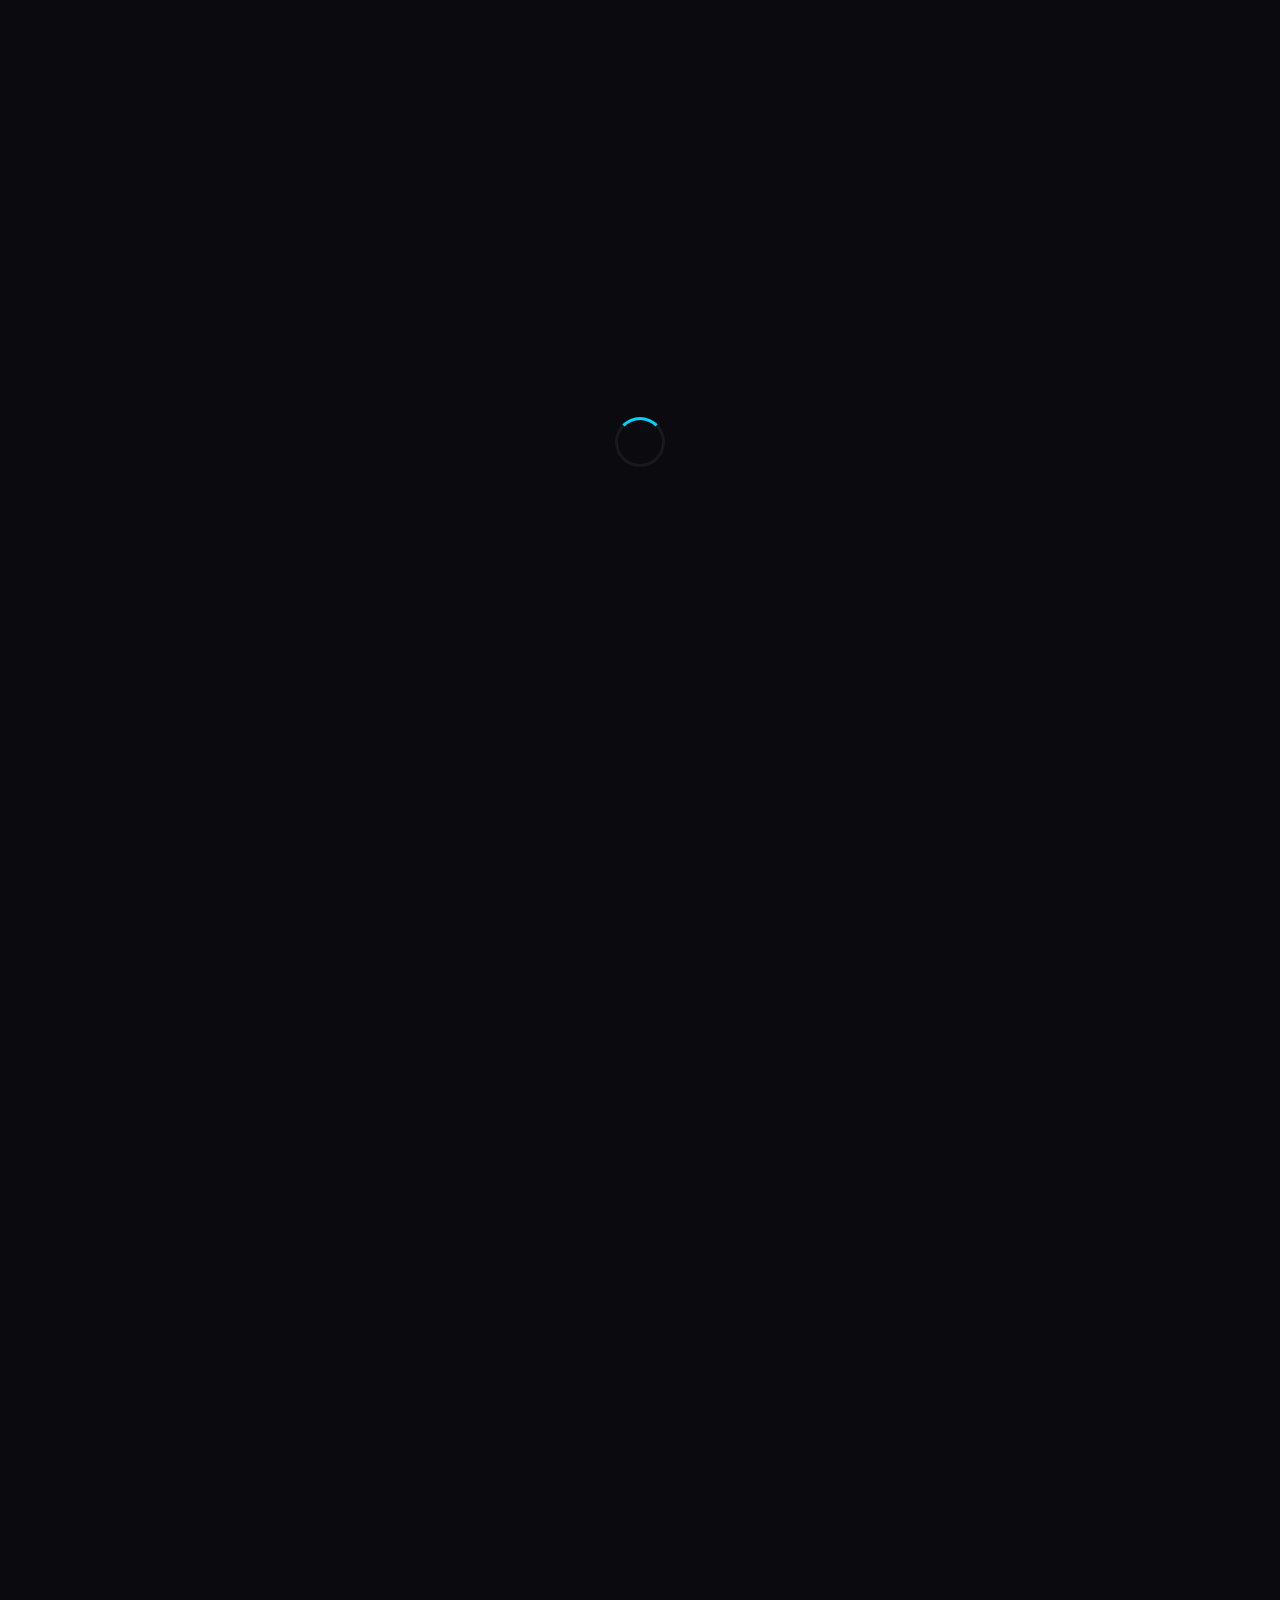
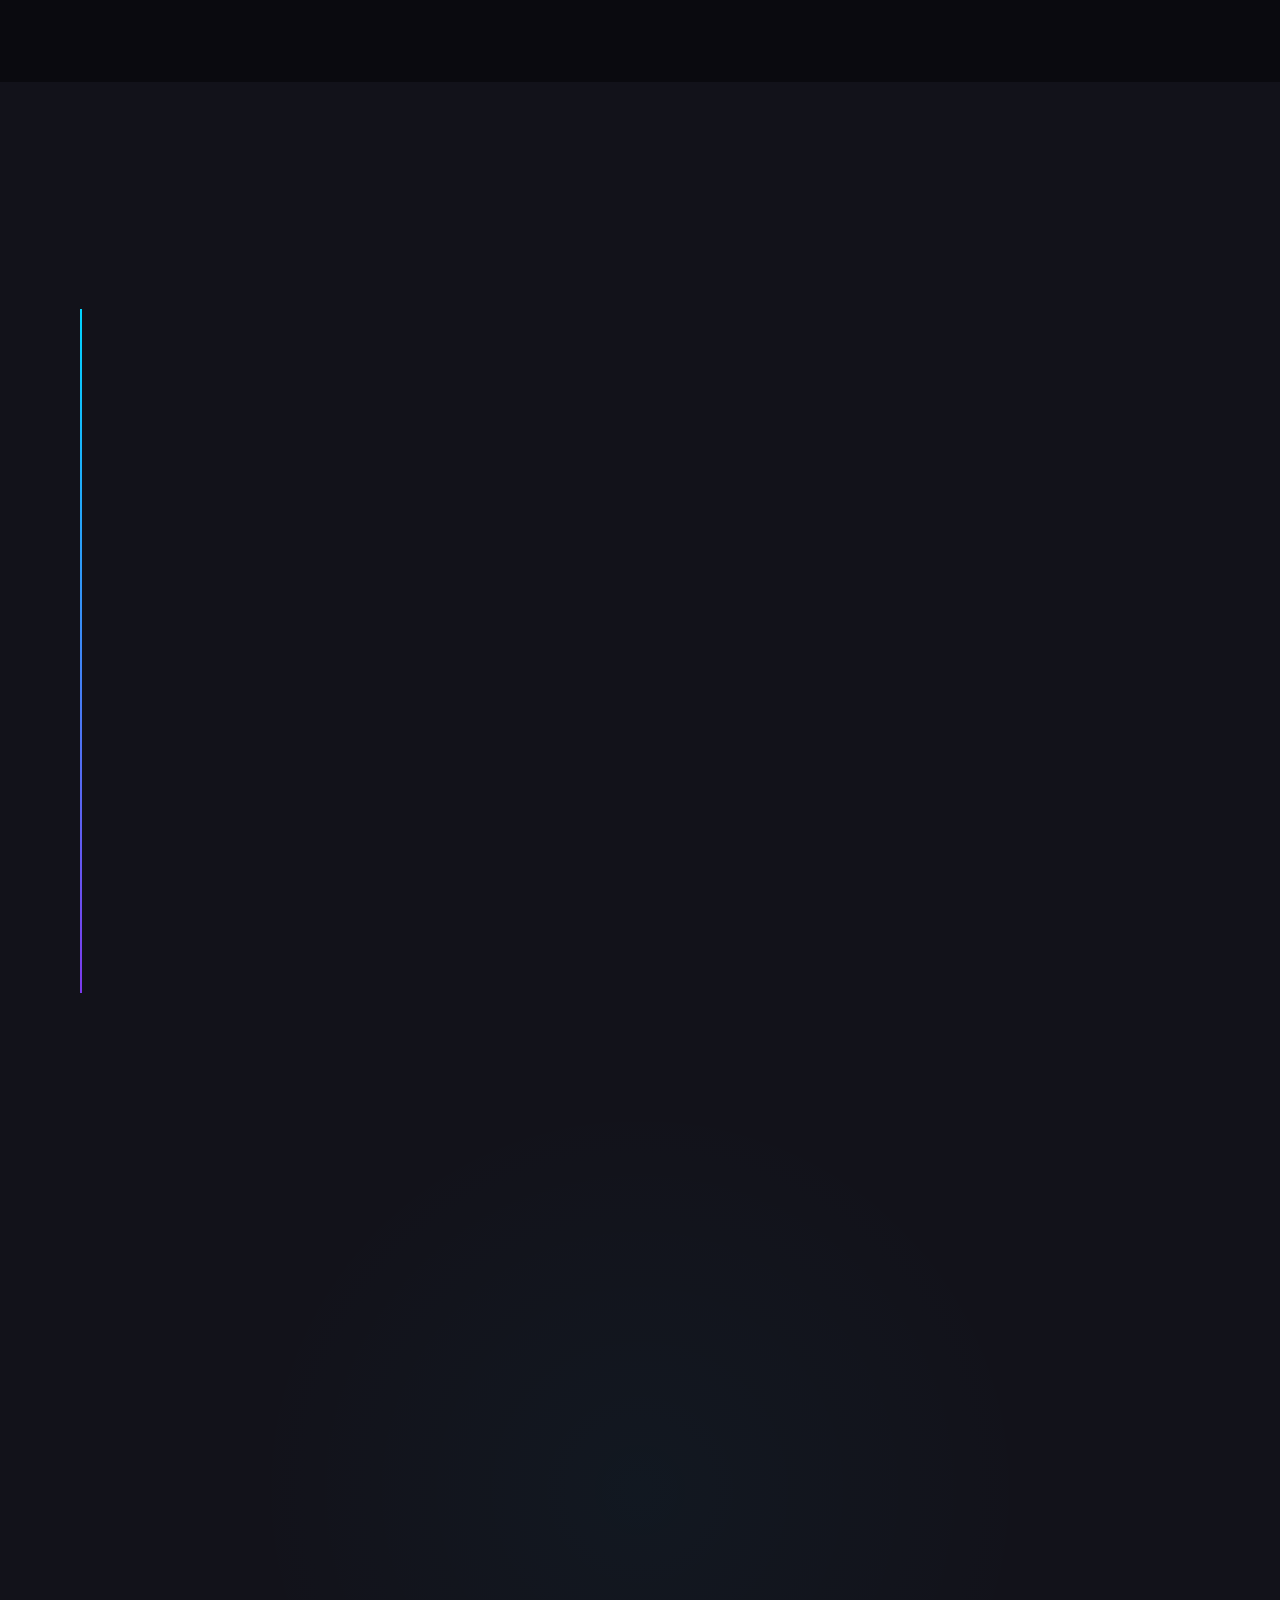
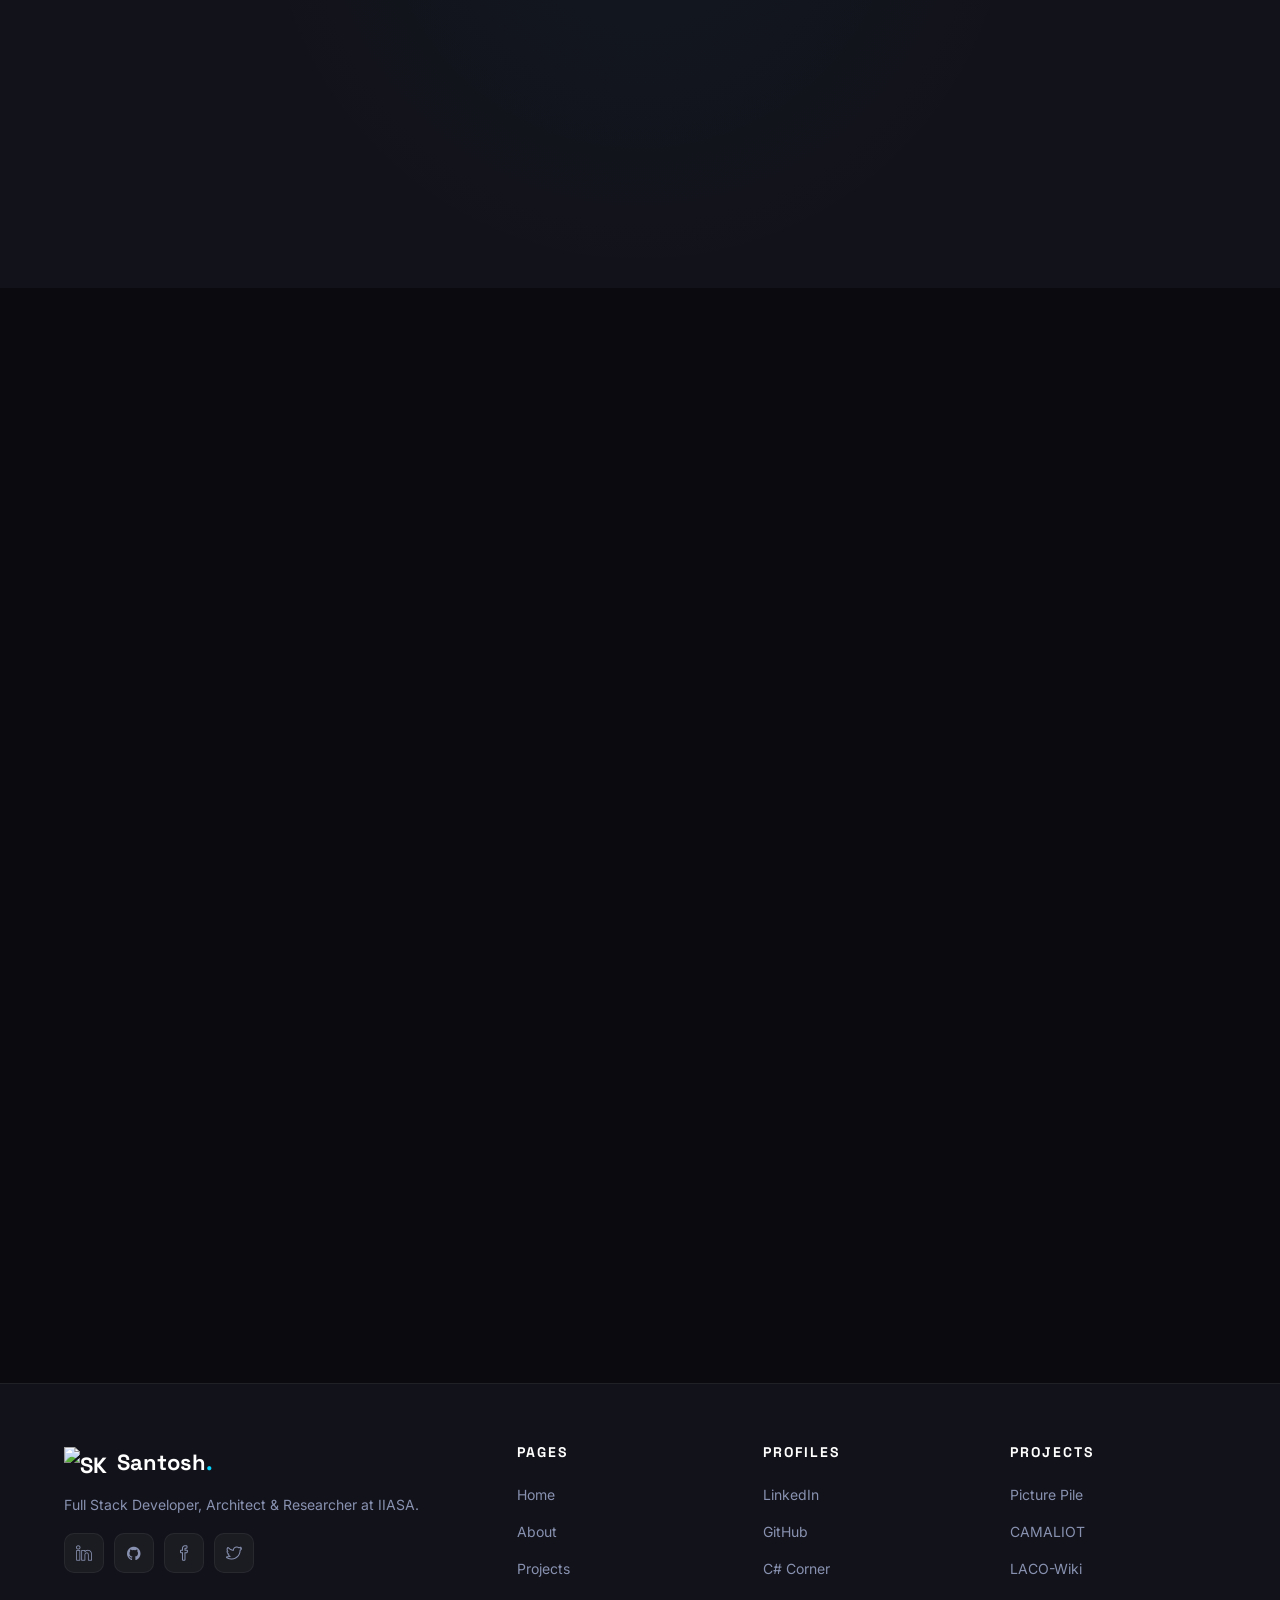
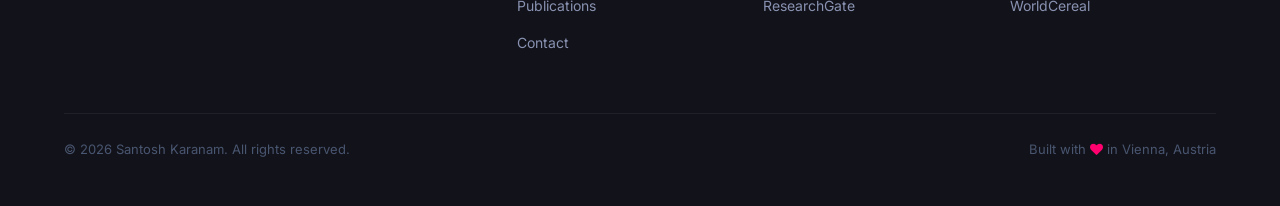
==== about.html @ de3f4ce5 "redesign" ====
<!DOCTYPE html>
<html lang="en">
<head>
  <meta charset="utf-8">
  <meta name="viewport" content="width=device-width, initial-scale=1">
  <meta name="description" content="About Santosh Karanam - Full Stack Developer, Architect, DevOps & Researcher at IIASA.">
  <title>About | Santosh Karanam</title>
  <link rel="icon" type="image/png" href="assets/img/logo.png">
  <link rel="stylesheet" href="assets/css/bootstrap.min.css">
  <link rel="stylesheet" href="assets/fonts/font-awesome.min.css">
  <link rel="stylesheet" href="assets/fonts/simple-line-icons.css">
  <link rel="stylesheet" href="assets/css/main.css">
  <link rel="stylesheet" href="assets/css/animations.css">
  <link rel="stylesheet" href="assets/css/responsive.css">
</head>
<body>

  <div id="preloader" style="position:fixed;top:0;left:0;width:100%;height:100%;background:var(--bg-primary);z-index:99999;display:flex;align-items:center;justify-content:center;transition:opacity 0.5s;">
    <div style="text-align:center;">
      <div style="width:50px;height:50px;border:3px solid var(--border-color);border-top-color:var(--accent-cyan);border-radius:50%;animation:spinSlow 1s linear infinite;margin:0 auto 16px;"></div>
    </div>
  </div>

  <nav class="navbar">
    <div class="container">
      <a href="index.html" class="nav-logo"><img src="assets/img/logo.png" alt="SK"><span>Santosh<span class="logo-dot">.</span></span></a>
      <ul class="nav-links">
        <li><a href="index.html">Home</a></li>
        <li><a href="about.html" class="active">About</a></li>
        <li><a href="projects.html">Projects</a></li>
        <li><a href="publications.html">Research</a></li>
        <li><a href="contact.html">Contact</a></li>
      </ul>
      <a href="contact.html" class="btn btn-primary btn-sm nav-cta magnetic-hover">Let's Talk</a>
      <div class="mobile-toggle"><span></span><span></span><span></span></div>
    </div>
  </nav>

  <section class="page-header">
    <div class="container">
      <span class="section-label reveal">Get To Know Me</span>
      <h1 class="section-title reveal delay-1">About <span class="gradient-text">Me</span></h1>
      <div class="breadcrumb reveal delay-2"><a href="index.html">Home</a> <i class="fa fa-chevron-right" style="font-size:10px;"></i> About</div>
    </div>
  </section>

  <section class="section-padding">
    <div class="container">
      <div class="about-grid">
        <div class="about-image-container reveal-left">
          <div class="about-image card-shine"><img src="assets/img/about/about-1.jpg" alt="Santosh Karanam"></div>
          <div class="about-experience-badge">
            <span class="number" data-count="10">0</span>
            <span class="text">Years Experience</span>
          </div>
        </div>
        <div class="about-content">
          <span class="section-label reveal">Developer & Researcher</span>
          <h2 class="section-title reveal delay-1">Building the Bridge Between <span class="gradient-text">Code & Science</span></h2>
          <p class="about-text reveal delay-2">
            I'm Santosh Karanam, currently working as a Guest Full Stack Developer in the Novel Data Ecosystems for Sustainability (NODES) Research Group at IIASA's Advancing Systems Analysis Program in Vienna, Austria.
          </p>
          <p class="about-text reveal delay-3">
            I develop and support software applications to aid and enhance the institute's research. My work spans citizen science platforms, geospatial web applications, cloud-native architectures, and data processing pipelines. Before IIASA, I spent a decade in the industry at companies like Honeywell and DellEMC, building enterprise solutions.
          </p>
          <p class="about-text reveal delay-4">
            I hold a Bachelor of Engineering in Electronics and Communication from Bangalore Institute of Technology. I'm also a C# Corner MVP (2022 Q2) and Member of the Month (April 2022), where I actively contribute technical articles on .NET, PowerShell, and GIS technologies.
          </p>
          <div class="about-info-grid reveal delay-5">
            <div class="about-info-item">
              <div class="icon"><i class="fa fa-map-marker"></i></div>
              <div><div class="info-label">Location</div><div class="info-value">Vienna, Austria</div></div>
            </div>
            <div class="about-info-item">
              <div class="icon"><i class="fa fa-university"></i></div>
              <div><div class="info-label">Organization</div><div class="info-value">IIASA NODES Group</div></div>
            </div>
            <div class="about-info-item">
              <div class="icon"><i class="fa fa-graduation-cap"></i></div>
              <div><div class="info-label">Education</div><div class="info-value">B.E. E&C, BIT Bangalore</div></div>
            </div>
            <div class="about-info-item">
              <div class="icon"><i class="fa fa-trophy"></i></div>
              <div><div class="info-label">C# Corner</div><div class="info-value">MVP 2022 Q2</div></div>
            </div>
            <div class="about-info-item">
              <div class="icon"><i class="fa fa-envelope"></i></div>
              <div><div class="info-label">Email</div><div class="info-value">iamsantoshkaranam@gmail.com</div></div>
            </div>
            <div class="about-info-item">
              <div class="icon"><i class="fa fa-phone"></i></div>
              <div><div class="info-label">Phone</div><div class="info-value">+ (43) 67763058144</div></div>
            </div>
          </div>
          <div class="reveal delay-6" style="display:flex;gap:12px;flex-wrap:wrap;">
            <a href="https://www.linkedin.com/in/santoshkaranam" target="_blank" class="btn btn-primary btn-sm ripple-btn"><i class="icon-social-linkedin"></i> LinkedIn</a>
            <a href="https://github.com/santoshkaranam" target="_blank" class="btn btn-outline btn-sm ripple-btn"><i class="fa fa-github"></i> GitHub</a>
            <a href="https://www.researchgate.net/profile/Santosh-Karanam" target="_blank" class="btn btn-outline btn-sm ripple-btn"><i class="fa fa-book"></i> ResearchGate</a>
            <a href="https://www.c-sharpcorner.com/members/santosh-karanam" target="_blank" class="btn btn-outline btn-sm ripple-btn"><i class="fa fa-code"></i> C# Corner</a>
          </div>
        </div>
      </div>
    </div>
  </section>

  <!-- Experience Timeline -->
  <section class="section-padding" style="background:var(--bg-secondary);">
    <div class="container">
      <div class="text-center mb-4">
        <span class="section-label reveal" style="justify-content:center;">Journey</span>
        <h2 class="section-title reveal delay-1">Experience <span class="gradient-text">Timeline</span></h2>
      </div>
      <div class="timeline-container">
        <div class="timeline-item reveal">
          <div class="timeline-dot"></div>
          <div class="timeline-content">
            <div class="timeline-date">2019 — Present</div>
            <h3>Guest Full Stack Developer</h3>
            <div class="company">IIASA — NODES Research Group, Vienna, Austria</div>
            <p>Developing and supporting software applications for scientific research. Building citizen science platforms (Picture Pile, CAMALIOT, Geo-Quest, Tree-Quest), geospatial validation tools (LACO-Wiki, WorldCereal RDM), and cloud-native architectures on Azure/AWS.</p>
          </div>
        </div>
        <div class="timeline-item reveal">
          <div class="timeline-dot"></div>
          <div class="timeline-content">
            <div class="timeline-date">Past Experience</div>
            <h3>Software Developer</h3>
            <div class="company">Honeywell &amp; DellEMC</div>
            <p>10+ years of cumulative software development experience across Honeywell and DellEMC. Worked on enterprise solutions, architecture design, and full stack development in .NET and related technologies.</p>
          </div>
        </div>
        <div class="timeline-item reveal">
          <div class="timeline-dot"></div>
          <div class="timeline-content">
            <div class="timeline-date">Education</div>
            <h3>Bachelor of Engineering — Electronics & Communication</h3>
            <div class="company">Bangalore Institute of Technology (BIT), India</div>
            <p>Graduated with a B.E. in Electronics and Communication Engineering from Bangalore Institute of Technology, affiliated with Visvesvaraya Technological University (VTU).</p>
          </div>
        </div>
      </div>
    </div>
  </section>

  <!-- Skills Deep Dive -->
  <section class="section-padding skills-section">
    <div class="container">
      <div class="text-center mb-4">
        <span class="section-label reveal" style="justify-content:center;">Technical Skills</span>
        <h2 class="section-title reveal delay-1">Proficiency <span class="gradient-text">Levels</span></h2>
      </div>
      <div class="skill-bars">
        <div class="skill-bar-item reveal"><div class="skill-bar-header"><span class="name">C# / .NET Core / ASP.NET</span><span class="percent">95%</span></div><div class="skill-bar-track"><div class="skill-bar-fill" data-width="95"></div></div></div>
        <div class="skill-bar-item reveal delay-1"><div class="skill-bar-header"><span class="name">React / Next.js / TypeScript</span><span class="percent">90%</span></div><div class="skill-bar-track"><div class="skill-bar-fill" data-width="90"></div></div></div>
        <div class="skill-bar-item reveal delay-2"><div class="skill-bar-header"><span class="name">Azure / AWS / Google Cloud</span><span class="percent">88%</span></div><div class="skill-bar-track"><div class="skill-bar-fill" data-width="88"></div></div></div>
        <div class="skill-bar-item reveal delay-3"><div class="skill-bar-header"><span class="name">Kubernetes / Helm / Docker</span><span class="percent">85%</span></div><div class="skill-bar-track"><div class="skill-bar-fill" data-width="85"></div></div></div>
        <div class="skill-bar-item reveal delay-4"><div class="skill-bar-header"><span class="name">GIS / Mapping / PostGIS</span><span class="percent">90%</span></div><div class="skill-bar-track"><div class="skill-bar-fill" data-width="90"></div></div></div>
        <div class="skill-bar-item reveal delay-5"><div class="skill-bar-header"><span class="name">PostgreSQL / Database Design</span><span class="percent">85%</span></div><div class="skill-bar-track"><div class="skill-bar-fill" data-width="85"></div></div></div>
        <div class="skill-bar-item reveal delay-6"><div class="skill-bar-header"><span class="name">DevOps / CI-CD / PowerShell</span><span class="percent">88%</span></div><div class="skill-bar-track"><div class="skill-bar-fill" data-width="88"></div></div></div>
      </div>
    </div>
  </section>

  <!-- Certifications -->
  <section class="section-padding">
    <div class="container">
      <div class="text-center mb-4">
        <span class="section-label reveal" style="justify-content:center;">Recognition</span>
        <h2 class="section-title reveal delay-1">Certifications & <span class="gradient-text">Awards</span></h2>
      </div>
      <div class="cert-grid stagger-reveal">
        <div class="cert-card tilt-card">
          <div class="cert-icon"><i class="fa fa-trophy"></i></div>
          <h3>C# Corner MVP</h3>
          <p class="issuer">Microsoft MVP Award — 2022 Q2</p>
        </div>
        <div class="cert-card tilt-card">
          <div class="cert-icon"><i class="fa fa-star"></i></div>
          <h3>Member of the Month</h3>
          <p class="issuer">C# Corner — April 2022</p>
        </div>
        <div class="cert-card tilt-card">
          <div class="cert-icon"><i class="fa fa-graduation-cap"></i></div>
          <h3>Prompt Engineering for ChatGPT</h3>
          <p class="issuer">Vanderbilt University</p>
        </div>
      </div>
    </div>
  </section>

  <section class="section-padding cta-section">
    <div class="container">
      <div class="cta-box reveal">
        <h2 class="section-title">Want to Work <span class="gradient-text">Together</span>?</h2>
        <p class="section-subtitle" style="text-align:center;">I'm always open to new collaborations and research opportunities.</p>
        <div style="display:flex;gap:16px;justify-content:center;flex-wrap:wrap;">
          <a href="contact.html" class="btn btn-primary ripple-btn">Contact Me <i class="fa fa-arrow-right"></i></a>
          <a href="projects.html" class="btn btn-outline ripple-btn">View Projects <i class="fa fa-arrow-right"></i></a>
        </div>
      </div>
    </div>
  </section>

  <footer class="footer">
    <div class="container">
      <div class="footer-content">
        <div class="footer-brand">
          <a href="index.html" class="nav-logo" style="margin-bottom:0;"><img src="assets/img/logo.png" alt="SK" style="height:32px;"><span>Santosh<span class="logo-dot">.</span></span></a>
          <p>Full Stack Developer, Architect &amp; Researcher at IIASA.</p>
          <div class="footer-social">
            <a href="https://www.linkedin.com/in/santoshkaranam" target="_blank"><i class="icon-social-linkedin"></i></a>
            <a href="https://github.com/santoshkaranam" target="_blank"><i class="fa fa-github"></i></a>
            <a href="https://www.facebook.com/santosh.karanam.52" target="_blank"><i class="icon-social-facebook"></i></a>
            <a href="https://twitter.com/santoshkaranam1" target="_blank"><i class="icon-social-twitter"></i></a>
          </div>
        </div>
        <div><h4 class="footer-heading">Pages</h4><ul class="footer-links"><li><a href="index.html">Home</a></li><li><a href="about.html">About</a></li><li><a href="projects.html">Projects</a></li><li><a href="publications.html">Publications</a></li><li><a href="contact.html">Contact</a></li></ul></div>
        <div><h4 class="footer-heading">Profiles</h4><ul class="footer-links"><li><a href="https://www.linkedin.com/in/santoshkaranam" target="_blank">LinkedIn</a></li><li><a href="https://github.com/santoshkaranam" target="_blank">GitHub</a></li><li><a href="https://www.c-sharpcorner.com/members/santosh-karanam" target="_blank">C# Corner</a></li><li><a href="https://www.researchgate.net/profile/Santosh-Karanam" target="_blank">ResearchGate</a></li></ul></div>
        <div><h4 class="footer-heading">Projects</h4><ul class="footer-links"><li><a href="https://pppui.cloud.geo-wiki.org/" target="_blank">Picture Pile</a></li><li><a href="https://www.camaliot.org/" target="_blank">CAMALIOT</a></li><li><a href="https://laco-wiki.net" target="_blank">LACO-Wiki</a></li><li><a href="https://worldcereal-rdm.geo-wiki.org/" target="_blank">WorldCereal</a></li></ul></div>
      </div>
      <div class="footer-bottom"><p>&copy; 2026 Santosh Karanam. All rights reserved.</p><p>Built with <i class="fa fa-heart" style="color:var(--accent-pink);"></i> in Vienna, Austria</p></div>
    </div>
  </footer>

  <a href="#" class="back-to-top"><i class="fa fa-chevron-up"></i></a>
  <script src="assets/js/jquery.min.js"></script>
  <script src="assets/js/main.js"></script>
</body>
</html>
---- assets/fonts/simple-line-icons.css ----
@font-face {
	font-family: 'Simple-Line-Icons';
	src:url('../fonts/line-icons/Simple-Line-Icons.eot');
	src:url('../fonts/line-icons/Simple-Line-Icons.eot?#iefix') format('embedded-opentype'),
		url('../fonts/line-icons/Simple-Line-Icons.woff') format('woff'),
		url('../fonts/line-icons/Simple-Line-Icons.ttf') format('truetype'),
		url('../fonts/line-icons/Simple-Line-Icons.svg#Simple-Line-Icons') format('svg');
		font-weight: normal;
		font-style: normal;
}
/*
 Use the following CSS code if you want to have a class per icon.
 Instead of a list of all class selectors, you can use the generic [class*="icon-"] selector, but it's slower:
*/
.icon-user,
.icon-people,
.icon-user-female,
.icon-user-follow,
.icon-user-following,
.icon-user-unfollow,
.icon-login,
.icon-logout,
.icon-emotsmile,
.icon-phone,
.icon-call-end,
.icon-call-in,
.icon-call-out,
.icon-map,
.icon-location-pin,
.icon-direction,
.icon-directions,
.icon-compass,
.icon-layers,
.icon-menu,
.icon-list,
.icon-options-vertical,
.icon-options,
.icon-arrow-down,
.icon-arrow-left,
.icon-arrow-right,
.icon-arrow-up,
.icon-arrow-up-circle,
.icon-arrow-left-circle,
.icon-arrow-right-circle,
.icon-arrow-down-circle,
.icon-check,
.icon-clock,
.icon-plus,
.icon-minus,
.icon-close,
.icon-event,
.icon-exclamation,
.icon-organization,
.icon-trophy,
.icon-screen-smartphone,
.icon-screen-desktop,
.icon-plane,
.icon-notebook,
.icon-mustache,
.icon-mouse,
.icon-magnet,
.icon-energy,
.icon-disc,
.icon-cursor,
.icon-cursor-move,
.icon-crop,
.icon-chemistry,
.icon-speedometer,
.icon-shield,
.icon-screen-tablet,
.icon-magic-wand,
.icon-hourglass,
.icon-graduation,
.icon-ghost,
.icon-game-controller,
.icon-fire,
.icon-eyeglass,
.icon-envelope-open,
.icon-envelope-letter,
.icon-bell,
.icon-badge,
.icon-anchor,
.icon-wallet,
.icon-vector,
.icon-speech,
.icon-puzzle,
.icon-printer,
.icon-present,
.icon-playlist,
.icon-pin,
.icon-picture,
.icon-handbag,
.icon-globe-alt,
.icon-globe,
.icon-folder-alt,
.icon-folder,
.icon-film,
.icon-feed,
.icon-drop,
.icon-drawer,
.icon-docs,
.icon-doc,
.icon-diamond,
.icon-cup,
.icon-calculator,
.icon-bubbles,
.icon-briefcase,
.icon-book-open,
.icon-basket-loaded,
.icon-basket,
.icon-bag,
.icon-action-undo,
.icon-action-redo,
.icon-wrench,
.icon-umbrella,
.icon-trash,
.icon-tag,
.icon-support,
.icon-frame,
.icon-size-fullscreen,
.icon-size-actual,
.icon-shuffle,
.icon-share-alt,
.icon-share,
.icon-rocket,
.icon-question,
.icon-pie-chart,
.icon-pencil,
.icon-note,
.icon-loop,
.icon-home,
.icon-grid,
.icon-graph,
.icon-microphone,
.icon-music-tone-alt,
.icon-music-tone,
.icon-earphones-alt,
.icon-earphones,
.icon-equalizer,
.icon-like,
.icon-dislike,
.icon-control-start,
.icon-control-rewind,
.icon-control-play,
.icon-control-pause,
.icon-control-forward,
.icon-control-end,
.icon-volume-1,
.icon-volume-2,
.icon-volume-off,
.icon-calendar,
.icon-bulb,
.icon-chart,
.icon-ban,
.icon-bubble,
.icon-camrecorder,
.icon-camera,
.icon-cloud-download,
.icon-cloud-upload,
.icon-envelope,
.icon-eye,
.icon-flag,
.icon-heart,
.icon-info,
.icon-key,
.icon-link,
.icon-lock,
.icon-lock-open,
.icon-magnifier,
.icon-magnifier-add,
.icon-magnifier-remove,
.icon-paper-clip,
.icon-paper-plane,
.icon-power,
.icon-refresh,
.icon-reload,
.icon-settings,
.icon-star,
.icon-symbol-female,
.icon-symbol-male,
.icon-target,
.icon-credit-card,
.icon-paypal,
.icon-social-tumblr,
.icon-social-twitter,
.icon-social-facebook,
.icon-social-instagram,
.icon-social-linkedin,
.icon-social-pinterest,
.icon-social-github,
.icon-social-google,
.icon-social-reddit,
.icon-social-skype,
.icon-social-dribbble,
.icon-social-behance,
.icon-social-foursqare,
.icon-social-soundcloud,
.icon-social-spotify,
.icon-social-stumbleupon,
.icon-social-youtube,
.icon-social-dropbox,
.icon-social-vkontakte,
.icon-social-steam {
  font-family: 'simple-line-icons';
  speak: none;
  font-style: normal;
  font-weight: normal;
  font-variant: normal;
  text-transform: none;
  line-height: 1;
  /* Better Font Rendering =========== */
  -webkit-font-smoothing: antialiased;
  -moz-osx-font-smoothing: grayscale;
}
.icon-user:before {
  content: "\e005";
}
.icon-people:before {
  content: "\e001";
}
.icon-user-female:before {
  content: "\e000";
}
.icon-user-follow:before {
  content: "\e002";
}
.icon-user-following:before {
  content: "\e003";
}
.icon-user-unfollow:before {
  content: "\e004";
}
.icon-login:before {
  content: "\e066";
}
.icon-logout:before {
  content: "\e065";
}
.icon-emotsmile:before {
  content: "\e021";
}
.icon-phone:before {
  content: "\e600";
}
.icon-call-end:before {
  content: "\e048";
}
.icon-call-in:before {
  content: "\e047";
}
.icon-call-out:before {
  content: "\e046";
}
.icon-map:before {
  content: "\e033";
}
.icon-location-pin:before {
  content: "\e096";
}
.icon-direction:before {
  content: "\e042";
}
.icon-directions:before {
  content: "\e041";
}
.icon-compass:before {
  content: "\e045";
}
.icon-layers:before {
  content: "\e034";
}
.icon-menu:before {
  content: "\e601";
}
.icon-list:before {
  content: "\e067";
}
.icon-options-vertical:before {
  content: "\e602";
}
.icon-options:before {
  content: "\e603";
}
.icon-arrow-down:before {
  content: "\e604";
}
.icon-arrow-left:before {
  content: "\e605";
}
.icon-arrow-right:before {
  content: "\e606";
}
.icon-arrow-up:before {
  content: "\e607";
}
.icon-arrow-up-circle:before {
  content: "\e078";
}
.icon-arrow-left-circle:before {
  content: "\e07a";
}
.icon-arrow-right-circle:before {
  content: "\e079";
}
.icon-arrow-down-circle:before {
  content: "\e07b";
}
.icon-check:before {
  content: "\e080";
}
.icon-clock:before {
  content: "\e081";
}
.icon-plus:before {
  content: "\e095";
}
.icon-minus:before {
  content: "\e615";
}
.icon-close:before {
  content: "\e082";
}
.icon-event:before {
  content: "\e619";
}
.icon-exclamation:before {
  content: "\e617";
}
.icon-organization:before {
  content: "\e616";
}
.icon-trophy:before {
  content: "\e006";
}
.icon-screen-smartphone:before {
  content: "\e010";
}
.icon-screen-desktop:before {
  content: "\e011";
}
.icon-plane:before {
  content: "\e012";
}
.icon-notebook:before {
  content: "\e013";
}
.icon-mustache:before {
  content: "\e014";
}
.icon-mouse:before {
  content: "\e015";
}
.icon-magnet:before {
  content: "\e016";
}
.icon-energy:before {
  content: "\e020";
}
.icon-disc:before {
  content: "\e022";
}
.icon-cursor:before {
  content: "\e06e";
}
.icon-cursor-move:before {
  content: "\e023";
}
.icon-crop:before {
  content: "\e024";
}
.icon-chemistry:before {
  content: "\e026";
}
.icon-speedometer:before {
  content: "\e007";
}
.icon-shield:before {
  content: "\e00e";
}
.icon-screen-tablet:before {
  content: "\e00f";
}
.icon-magic-wand:before {
  content: "\e017";
}
.icon-hourglass:before {
  content: "\e018";
}
.icon-graduation:before {
  content: "\e019";
}
.icon-ghost:before {
  content: "\e01a";
}
.icon-game-controller:before {
  content: "\e01b";
}
.icon-fire:before {
  content: "\e01c";
}
.icon-eyeglass:before {
  content: "\e01d";
}
.icon-envelope-open:before {
  content: "\e01e";
}
.icon-envelope-letter:before {
  content: "\e01f";
}
.icon-bell:before {
  content: "\e027";
}
.icon-badge:before {
  content: "\e028";
}
.icon-anchor:before {
  content: "\e029";
}
.icon-wallet:before {
  content: "\e02a";
}
.icon-vector:before {
  content: "\e02b";
}
.icon-speech:before {
  content: "\e02c";
}
.icon-puzzle:before {
  content: "\e02d";
}
.icon-printer:before {
  content: "\e02e";
}
.icon-present:before {
  content: "\e02f";
}
.icon-playlist:before {
  content: "\e030";
}
.icon-pin:before {
  content: "\e031";
}
.icon-picture:before {
  content: "\e032";
}
.icon-handbag:before {
  content: "\e035";
}
.icon-globe-alt:before {
  content: "\e036";
}
.icon-globe:before {
  content: "\e037";
}
.icon-folder-alt:before {
  content: "\e039";
}
.icon-folder:before {
  content: "\e089";
}
.icon-film:before {
  content: "\e03a";
}
.icon-feed:before {
  content: "\e03b";
}
.icon-drop:before {
  content: "\e03e";
}
.icon-drawer:before {
  content: "\e03f";
}
.icon-docs:before {
  content: "\e040";
}
.icon-doc:before {
  content: "\e085";
}
.icon-diamond:before {
  content: "\e043";
}
.icon-cup:before {
  content: "\e044";
}
.icon-calculator:before {
  content: "\e049";
}
.icon-bubbles:before {
  content: "\e04a";
}
.icon-briefcase:before {
  content: "\e04b";
}
.icon-book-open:before {
  content: "\e04c";
}
.icon-basket-loaded:before {
  content: "\e04d";
}
.icon-basket:before {
  content: "\e04e";
}
.icon-bag:before {
  content: "\e04f";
}
.icon-action-undo:before {
  content: "\e050";
}
.icon-action-redo:before {
  content: "\e051";
}
.icon-wrench:before {
  content: "\e052";
}
.icon-umbrella:before {
  content: "\e053";
}
.icon-trash:before {
  content: "\e054";
}
.icon-tag:before {
  content: "\e055";
}
.icon-support:before {
  content: "\e056";
}
.icon-frame:before {
  content: "\e038";
}
.icon-size-fullscreen:before {
  content: "\e057";
}
.icon-size-actual:before {
  content: "\e058";
}
.icon-shuffle:before {
  content: "\e059";
}
.icon-share-alt:before {
  content: "\e05a";
}
.icon-share:before {
  content: "\e05b";
}
.icon-rocket:before {
  content: "\e05c";
}
.icon-question:before {
  content: "\e05d";
}
.icon-pie-chart:before {
  content: "\e05e";
}
.icon-pencil:before {
  content: "\e05f";
}
.icon-note:before {
  content: "\e060";
}
.icon-loop:before {
  content: "\e064";
}
.icon-home:before {
  content: "\e069";
}
.icon-grid:before {
  content: "\e06a";
}
.icon-graph:before {
  content: "\e06b";
}
.icon-microphone:before {
  content: "\e063";
}
.icon-music-tone-alt:before {
  content: "\e061";
}
.icon-music-tone:before {
  content: "\e062";
}
.icon-earphones-alt:before {
  content: "\e03c";
}
.icon-earphones:before {
  content: "\e03d";
}
.icon-equalizer:before {
  content: "\e06c";
}
.icon-like:before {
  content: "\e068";
}
.icon-dislike:before {
  content: "\e06d";
}
.icon-control-start:before {
  content: "\e06f";
}
.icon-control-rewind:before {
  content: "\e070";
}
.icon-control-play:before {
  content: "\e071";
}
.icon-control-pause:before {
  content: "\e072";
}
.icon-control-forward:before {
  content: "\e073";
}
.icon-control-end:before {
  content: "\e074";
}
.icon-volume-1:before {
  content: "\e09f";
}
.icon-volume-2:before {
  content: "\e0a0";
}
.icon-volume-off:before {
  content: "\e0a1";
}
.icon-calendar:before {
  content: "\e075";
}
.icon-bulb:before {
  content: "\e076";
}
.icon-chart:before {
  content: "\e077";
}
.icon-ban:before {
  content: "\e07c";
}
.icon-bubble:before {
  content: "\e07d";
}
.icon-camrecorder:before {
  content: "\e07e";
}
.icon-camera:before {
  content: "\e07f";
}
.icon-cloud-download:before {
  content: "\e083";
}
.icon-cloud-upload:before {
  content: "\e084";
}
.icon-envelope:before {
  content: "\e086";
}
.icon-eye:before {
  content: "\e087";
}
.icon-flag:before {
  content: "\e088";
}
.icon-heart:before {
  content: "\e08a";
}
.icon-info:before {
  content: "\e08b";
}
.icon-key:before {
  content: "\e08c";
}
.icon-link:before {
  content: "\e08d";
}
.icon-lock:before {
  content: "\e08e";
}
.icon-lock-open:before {
  content: "\e08f";
}
.icon-magnifier:before {
  content: "\e090";
}
.icon-magnifier-add:before {
  content: "\e091";
}
.icon-magnifier-remove:before {
  content: "\e092";
}
.icon-paper-clip:before {
  content: "\e093";
}
.icon-paper-plane:before {
  content: "\e094";
}
.icon-power:before {
  content: "\e097";
}
.icon-refresh:before {
  content: "\e098";
}
.icon-reload:before {
  content: "\e099";
}
.icon-settings:before {
  content: "\e09a";
}
.icon-star:before {
  content: "\e09b";
}
.icon-symbol-female:before {
  content: "\e09c";
}
.icon-symbol-male:before {
  content: "\e09d";
}
.icon-target:before {
  content: "\e09e";
}
.icon-credit-card:before {
  content: "\e025";
}
.icon-paypal:before {
  content: "\e608";
}
.icon-social-tumblr:before {
  content: "\e00a";
}
.icon-social-twitter:before {
  content: "\e009";
}
.icon-social-facebook:before {
  content: "\e00b";
}
.icon-social-instagram:before {
  content: "\e609";
}
.icon-social-linkedin:before {
  content: "\e60a";
}
.icon-social-pinterest:before {
  content: "\e60b";
}
.icon-social-github:before {
  content: "\e60c";
}
.icon-social-google:before {
  content: "\e60d";
}
.icon-social-reddit:before {
  content: "\e60e";
}
.icon-social-skype:before {
  content: "\e60f";
}
.icon-social-dribbble:before {
  content: "\e00d";
}
.icon-social-behance:before {
  content: "\e610";
}
.icon-social-foursqare:before {
  content: "\e611";
}
.icon-social-soundcloud:before {
  content: "\e612";
}
.icon-social-spotify:before {
  content: "\e613";
}
.icon-social-stumbleupon:before {
  content: "\e614";
}
.icon-social-youtube:before {
  content: "\e008";
}
.icon-social-dropbox:before {
  content: "\e00c";
}
.icon-social-vkontakte:before {
  content: "\e618";
}
.icon-social-steam:before {
  content: "\e620";
}
---- assets/css/main.css ----
@import url("https://fonts.googleapis.com/css2?family=Inter:wght@300;400;500;600;700;800;900&family=JetBrains+Mono:wght@400;500;700&family=Space+Grotesk:wght@300;400;500;600;700&display=swap");

:root {
  --bg-primary: #0a0a0f;
  --bg-secondary: #12121a;
  --bg-tertiary: #1a1a2e;
  --bg-card: rgba(18,18,26,0.8);
  --bg-glass: rgba(18,18,26,0.6);
  --border-color: rgba(255,255,255,0.06);
  --border-glow: rgba(0,212,255,0.15);
  --accent-cyan: #00d4ff;
  --accent-blue: #0099ff;
  --accent-purple: #7c3aed;
  --accent-green: #00ff88;
  --accent-pink: #ff006e;
  --accent-orange: #ff8800;
  --gradient-primary: linear-gradient(135deg, #00d4ff, #0099ff);
  --gradient-purple: linear-gradient(135deg, #7c3aed, #a855f7);
  --gradient-green: linear-gradient(135deg, #00ff88, #00cc6a);
  --gradient-hero: linear-gradient(135deg, #0a0a0f 0%, #12121a 50%, #0f172a 100%);
  --text-primary: #ffffff;
  --text-secondary: #8892b0;
  --text-muted: #495670;
  --shadow-glow: 0 0 40px rgba(0,212,255,0.1);
  --shadow-card: 0 8px 32px rgba(0,0,0,0.3);
  --radius-sm: 8px;
  --radius-md: 12px;
  --radius-lg: 20px;
  --radius-xl: 28px;
  --transition-fast: 0.2s cubic-bezier(0.4,0,0.2,1);
  --transition-medium: 0.4s cubic-bezier(0.4,0,0.2,1);
  --transition-slow: 0.6s cubic-bezier(0.4,0,0.2,1);
}

*,*::before,*::after { box-sizing: border-box; margin: 0; padding: 0; }

html {
  scroll-behavior: smooth;
  overflow-x: hidden;
}

body {
  background: var(--bg-primary);
  font-size: 16px;
  font-weight: 400;
  font-family: 'Inter', sans-serif;
  color: var(--text-secondary);
  line-height: 1.7;
  overflow-x: hidden;
  -webkit-font-smoothing: antialiased;
  -moz-osx-font-smoothing: grayscale;
}

::selection {
  background: rgba(0,212,255,0.3);
  color: var(--text-primary);
}

a { color: var(--accent-cyan); text-decoration: none; transition: var(--transition-fast); }
a:hover { color: #33ddff; }

h1,h2,h3,h4,h5,h6 {
  font-family: 'Space Grotesk', sans-serif;
  color: var(--text-primary);
  font-weight: 700;
  line-height: 1.2;
}

.container { max-width: 1200px; margin: 0 auto; padding: 0 24px; }

.section-padding { padding: 100px 0; }

.gradient-text {
  background: var(--gradient-primary);
  -webkit-background-clip: text;
  -webkit-text-fill-color: transparent;
  background-clip: text;
}

.gradient-text-purple {
  background: var(--gradient-purple);
  -webkit-background-clip: text;
  -webkit-text-fill-color: transparent;
  background-clip: text;
}

.section-label {
  display: inline-flex;
  align-items: center;
  gap: 8px;
  font-family: 'JetBrains Mono', monospace;
  font-size: 13px;
  font-weight: 500;
  color: var(--accent-cyan);
  text-transform: uppercase;
  letter-spacing: 3px;
  margin-bottom: 16px;
}

.section-label::before {
  content: '';
  width: 30px;
  height: 2px;
  background: var(--gradient-primary);
  display: inline-block;
}

.section-title {
  font-size: clamp(32px, 5vw, 48px);
  font-weight: 800;
  color: var(--text-primary);
  margin-bottom: 20px;
  letter-spacing: -0.5px;
}

.section-subtitle {
  font-size: 18px;
  color: var(--text-secondary);
  max-width: 600px;
  line-height: 1.8;
}

.btn {
  display: inline-flex;
  align-items: center;
  gap: 8px;
  padding: 14px 32px;
  border-radius: var(--radius-sm);
  font-family: 'Inter', sans-serif;
  font-size: 14px;
  font-weight: 600;
  text-transform: uppercase;
  letter-spacing: 1px;
  border: none;
  cursor: pointer;
  transition: var(--transition-medium);
  position: relative;
  overflow: hidden;
}

.btn::before {
  content: '';
  position: absolute;
  top: 0; left: -100%;
  width: 100%; height: 100%;
  background: linear-gradient(90deg, transparent, rgba(255,255,255,0.1), transparent);
  transition: var(--transition-slow);
}

.btn:hover::before { left: 100%; }

.btn-primary {
  background: var(--gradient-primary);
  color: var(--bg-primary);
  box-shadow: 0 4px 20px rgba(0,212,255,0.3);
}

.btn-primary:hover {
  transform: translateY(-2px);
  box-shadow: 0 8px 30px rgba(0,212,255,0.4);
  color: var(--bg-primary);
}

.btn-outline {
  background: transparent;
  color: var(--text-primary);
  border: 1px solid var(--border-glow);
  backdrop-filter: blur(10px);
}

.btn-outline:hover {
  border-color: var(--accent-cyan);
  background: rgba(0,212,255,0.05);
  color: var(--accent-cyan);
  transform: translateY(-2px);
}

.btn-sm { padding: 10px 22px; font-size: 12px; }

/* ==========================================================================
   NAVIGATION
   ========================================================================== */
.navbar {
  position: fixed;
  top: 0;
  left: 0;
  right: 0;
  z-index: 1000;
  padding: 16px 0;
  transition: var(--transition-medium);
}

.navbar.scrolled {
  background: var(--bg-glass);
  backdrop-filter: blur(20px) saturate(180%);
  border-bottom: 1px solid var(--border-color);
  padding: 12px 0;
  box-shadow: 0 4px 30px rgba(0,0,0,0.3);
}

.navbar .container {
  display: flex;
  align-items: center;
  justify-content: space-between;
}

.nav-logo {
  display: flex;
  align-items: center;
  gap: 10px;
  font-family: 'Space Grotesk', sans-serif;
  font-size: 22px;
  font-weight: 700;
  color: var(--text-primary);
}

.nav-logo img { height: 36px; width: auto; }

.nav-logo .logo-dot {
  color: var(--accent-cyan);
}

.nav-links {
  display: flex;
  align-items: center;
  gap: 8px;
  list-style: none;
}

.nav-links a {
  padding: 8px 16px;
  font-size: 14px;
  font-weight: 500;
  color: var(--text-secondary);
  border-radius: var(--radius-sm);
  transition: var(--transition-fast);
  position: relative;
}

.nav-links a:hover,
.nav-links a.active {
  color: var(--text-primary);
  background: rgba(0,212,255,0.08);
}

.nav-links a.active::after {
  content: '';
  position: absolute;
  bottom: 4px;
  left: 50%;
  transform: translateX(-50%);
  width: 20px;
  height: 2px;
  background: var(--accent-cyan);
  border-radius: 2px;
}

.nav-cta {
  margin-left: 16px;
}

.mobile-toggle {
  display: none;
  flex-direction: column;
  gap: 5px;
  cursor: pointer;
  padding: 8px;
  z-index: 1001;
}

.mobile-toggle span {
  width: 24px;
  height: 2px;
  background: var(--text-primary);
  border-radius: 2px;
  transition: var(--transition-fast);
}

.mobile-toggle.active span:nth-child(1) { transform: rotate(45deg) translate(5px,5px); }
.mobile-toggle.active span:nth-child(2) { opacity: 0; }
.mobile-toggle.active span:nth-child(3) { transform: rotate(-45deg) translate(5px,-5px); }

/* ==========================================================================
   HERO SECTION
   ========================================================================== */
.hero {
  min-height: 100vh;
  display: flex;
  align-items: center;
  position: relative;
  overflow: hidden;
  background: var(--gradient-hero);
}

.hero-bg {
  position: absolute;
  top: 0; left: 0; right: 0; bottom: 0;
  overflow: hidden;
}

.hero-grid {
  position: absolute;
  top: 0; left: 0; right: 0; bottom: 0;
  background-image:
    linear-gradient(rgba(0,212,255,0.03) 1px, transparent 1px),
    linear-gradient(90deg, rgba(0,212,255,0.03) 1px, transparent 1px);
  background-size: 60px 60px;
  animation: gridMove 20s linear infinite;
}

@keyframes gridMove {
  0% { transform: translate(0,0); }
  100% { transform: translate(60px,60px); }
}

.hero-glow {
  position: absolute;
  width: 600px;
  height: 600px;
  border-radius: 50%;
  filter: blur(120px);
  opacity: 0.15;
}

.hero-glow-1 {
  top: -200px;
  right: -100px;
  background: var(--accent-cyan);
}

.hero-glow-2 {
  bottom: -200px;
  left: -100px;
  background: var(--accent-purple);
}

#particles-canvas {
  position: absolute;
  top: 0; left: 0;
  width: 100%; height: 100%;
  z-index: 1;
}

.hero-content {
  position: relative;
  z-index: 2;
}

.hero .container {
  position: relative;
  z-index: 2;
}

.hero-badge {
  display: inline-flex;
  align-items: center;
  gap: 8px;
  padding: 8px 20px;
  background: var(--bg-glass);
  backdrop-filter: blur(10px);
  border: 1px solid var(--border-glow);
  border-radius: 50px;
  font-size: 13px;
  font-weight: 500;
  color: var(--accent-cyan);
  margin-bottom: 24px;
}

.hero-badge .pulse-dot {
  width: 8px;
  height: 8px;
  background: var(--accent-green);
  border-radius: 50%;
  animation: pulse 2s infinite;
}

@keyframes pulse {
  0%,100% { opacity: 1; transform: scale(1); }
  50% { opacity: 0.5; transform: scale(1.5); }
}

.hero h1 {
  font-size: clamp(40px, 7vw, 72px);
  font-weight: 900;
  line-height: 1.05;
  margin-bottom: 20px;
  letter-spacing: -1px;
}

.hero h1 .line { display: block; }

.hero h1 .highlight {
  position: relative;
  display: inline-block;
}

.hero h1 .highlight::after {
  content: '';
  position: absolute;
  bottom: 8px;
  left: 0;
  width: 100%;
  height: 12px;
  background: rgba(0,212,255,0.2);
  border-radius: 4px;
  z-index: -1;
}

.hero-typing {
  font-family: 'JetBrains Mono', monospace;
  font-size: clamp(16px, 2.5vw, 20px);
  color: var(--accent-cyan);
  margin-bottom: 32px;
  min-height: 30px;
}

.hero-typing .cursor {
  display: inline-block;
  width: 3px;
  height: 20px;
  background: var(--accent-cyan);
  margin-left: 4px;
  vertical-align: middle;
  animation: cursorBlink 1s infinite;
}

@keyframes cursorBlink {
  0%,50% { opacity: 1; }
  51%,100% { opacity: 0; }
}

.hero-description {
  font-size: 18px;
  color: var(--text-secondary);
  max-width: 550px;
  margin-bottom: 40px;
  line-height: 1.8;
}

.hero-actions {
  display: flex;
  gap: 16px;
  margin-bottom: 60px;
  flex-wrap: wrap;
}

.hero-stats {
  display: flex;
  gap: 48px;
  flex-wrap: wrap;
}

.hero-stat {
  text-align: left;
}

.hero-stat .number {
  font-family: 'Space Grotesk', sans-serif;
  font-size: 36px;
  font-weight: 800;
  color: var(--text-primary);
  display: block;
}

.hero-stat .number .plus {
  color: var(--accent-cyan);
}

.hero-stat .label {
  font-size: 13px;
  color: var(--text-muted);
  text-transform: uppercase;
  letter-spacing: 1px;
  font-weight: 500;
}

.scroll-indicator {
  position: absolute;
  bottom: 40px;
  left: 50%;
  transform: translateX(-50%);
  z-index: 2;
  display: flex;
  flex-direction: column;
  align-items: center;
  gap: 8px;
  color: var(--text-muted);
  font-size: 12px;
  letter-spacing: 2px;
  text-transform: uppercase;
  animation: float 3s ease-in-out infinite;
}

.scroll-indicator .mouse {
  width: 24px;
  height: 38px;
  border: 2px solid var(--text-muted);
  border-radius: 12px;
  position: relative;
}

.scroll-indicator .mouse::after {
  content: '';
  width: 4px;
  height: 8px;
  background: var(--accent-cyan);
  border-radius: 2px;
  position: absolute;
  top: 6px;
  left: 50%;
  transform: translateX(-50%);
  animation: scrollWheel 2s infinite;
}

@keyframes scrollWheel {
  0% { transform: translateX(-50%) translateY(0); opacity: 1; }
  100% { transform: translateX(-50%) translateY(12px); opacity: 0; }
}

@keyframes float {
  0%,100% { transform: translateX(-50%) translateY(0); }
  50% { transform: translateX(-50%) translateY(-10px); }
}

/* ==========================================================================
   ABOUT SECTION
   ========================================================================== */
.about-section {
  background: var(--bg-primary);
  position: relative;
}

.about-grid {
  display: grid;
  grid-template-columns: 1fr 1fr;
  gap: 60px;
  align-items: center;
}

.about-image-container {
  position: relative;
}

.about-image {
  border-radius: var(--radius-lg);
  overflow: hidden;
  position: relative;
}

.about-image img {
  width: 100%;
  display: block;
  border-radius: var(--radius-lg);
}

.about-image::after {
  content: '';
  position: absolute;
  top: -1px; left: -1px; right: -1px; bottom: -1px;
  border-radius: var(--radius-lg);
  background: var(--gradient-primary);
  z-index: -1;
  opacity: 0.5;
}

.about-experience-badge {
  position: absolute;
  bottom: -20px;
  right: -20px;
  background: var(--bg-glass);
  backdrop-filter: blur(20px);
  border: 1px solid var(--border-glow);
  border-radius: var(--radius-md);
  padding: 20px 28px;
  text-align: center;
}

.about-experience-badge .number {
  font-family: 'Space Grotesk', sans-serif;
  font-size: 42px;
  font-weight: 900;
  background: var(--gradient-primary);
  -webkit-background-clip: text;
  -webkit-text-fill-color: transparent;
  display: block;
  line-height: 1;
}

.about-experience-badge .text {
  font-size: 12px;
  color: var(--text-secondary);
  text-transform: uppercase;
  letter-spacing: 2px;
}

.about-content .about-text {
  font-size: 16px;
  line-height: 1.9;
  color: var(--text-secondary);
  margin-bottom: 30px;
}

.about-info-grid {
  display: grid;
  grid-template-columns: 1fr 1fr;
  gap: 16px;
  margin-bottom: 32px;
}

.about-info-item {
  display: flex;
  align-items: center;
  gap: 12px;
  padding: 12px 16px;
  background: var(--bg-secondary);
  border-radius: var(--radius-sm);
  border: 1px solid var(--border-color);
}

.about-info-item .icon {
  width: 36px;
  height: 36px;
  display: flex;
  align-items: center;
  justify-content: center;
  background: rgba(0,212,255,0.1);
  border-radius: 8px;
  color: var(--accent-cyan);
  font-size: 16px;
  flex-shrink: 0;
}

.about-info-item .info-label {
  font-size: 11px;
  color: var(--text-muted);
  text-transform: uppercase;
  letter-spacing: 1px;
}

.about-info-item .info-value {
  font-size: 14px;
  color: var(--text-primary);
  font-weight: 500;
}

/* ==========================================================================
   SKILLS SECTION
   ========================================================================== */
.skills-section {
  background: var(--bg-secondary);
  position: relative;
  overflow: hidden;
}

.skills-section::before {
  content: '';
  position: absolute;
  top: 50%;
  left: 50%;
  transform: translate(-50%,-50%);
  width: 800px;
  height: 800px;
  background: radial-gradient(circle, rgba(0,212,255,0.03), transparent 70%);
}

.skills-grid {
  display: grid;
  grid-template-columns: repeat(auto-fit, minmax(280px, 1fr));
  gap: 24px;
}

.skill-card {
  background: var(--bg-card);
  border: 1px solid var(--border-color);
  border-radius: var(--radius-md);
  padding: 32px 28px;
  transition: var(--transition-medium);
  position: relative;
  overflow: hidden;
}

.skill-card::before {
  content: '';
  position: absolute;
  top: 0; left: 0; right: 0;
  height: 3px;
  background: var(--gradient-primary);
  transform: scaleX(0);
  transform-origin: left;
  transition: var(--transition-medium);
}

.skill-card:hover {
  border-color: var(--border-glow);
  transform: translateY(-4px);
  box-shadow: var(--shadow-glow);
}

.skill-card:hover::before { transform: scaleX(1); }

.skill-card .skill-icon {
  width: 56px;
  height: 56px;
  display: flex;
  align-items: center;
  justify-content: center;
  border-radius: var(--radius-md);
  font-size: 24px;
  margin-bottom: 20px;
}

.skill-card .skill-icon.cyan { background: rgba(0,212,255,0.1); color: var(--accent-cyan); }
.skill-card .skill-icon.purple { background: rgba(124,58,237,0.1); color: var(--accent-purple); }
.skill-card .skill-icon.green { background: rgba(0,255,136,0.1); color: var(--accent-green); }
.skill-card .skill-icon.pink { background: rgba(255,0,110,0.1); color: var(--accent-pink); }

.skill-card h3 {
  font-size: 18px;
  margin-bottom: 12px;
}

.skill-card p {
  font-size: 14px;
  line-height: 1.7;
  margin-bottom: 20px;
}

.skill-tags {
  display: flex;
  flex-wrap: wrap;
  gap: 6px;
}

.skill-tags span {
  padding: 4px 12px;
  background: rgba(255,255,255,0.04);
  border: 1px solid var(--border-color);
  border-radius: 50px;
  font-size: 12px;
  font-weight: 500;
  color: var(--text-secondary);
  transition: var(--transition-fast);
}

.skill-tags span:hover {
  border-color: var(--accent-cyan);
  color: var(--accent-cyan);
  background: rgba(0,212,255,0.05);
}

/* Skill Bars */
.skill-bars {
  margin-top: 60px;
}

.skill-bar-item {
  margin-bottom: 24px;
}

.skill-bar-header {
  display: flex;
  justify-content: space-between;
  margin-bottom: 8px;
}

.skill-bar-header .name {
  font-size: 14px;
  font-weight: 600;
  color: var(--text-primary);
}

.skill-bar-header .percent {
  font-size: 13px;
  font-weight: 600;
  color: var(--accent-cyan);
  font-family: 'JetBrains Mono', monospace;
}

.skill-bar-track {
  height: 6px;
  background: rgba(255,255,255,0.06);
  border-radius: 3px;
  overflow: hidden;
}

.skill-bar-fill {
  height: 100%;
  border-radius: 3px;
  background: var(--gradient-primary);
  width: 0;
  transition: width 1.5s cubic-bezier(0.4,0,0.2,1);
}

/* ==========================================================================
   PROJECTS SECTION
   ========================================================================== */
.projects-section {
  background: var(--bg-primary);
  position: relative;
}

.projects-filter {
  display: flex;
  gap: 8px;
  margin-bottom: 40px;
  flex-wrap: wrap;
}

.filter-btn {
  padding: 8px 20px;
  border-radius: 50px;
  font-size: 13px;
  font-weight: 500;
  color: var(--text-secondary);
  background: var(--bg-secondary);
  border: 1px solid var(--border-color);
  cursor: pointer;
  transition: var(--transition-fast);
  font-family: 'Inter', sans-serif;
}

.filter-btn:hover,
.filter-btn.active {
  background: rgba(0,212,255,0.1);
  border-color: var(--accent-cyan);
  color: var(--accent-cyan);
}

.projects-grid {
  display: grid;
  grid-template-columns: repeat(auto-fit, minmax(350px, 1fr));
  gap: 24px;
}

.project-card {
  background: var(--bg-card);
  border: 1px solid var(--border-color);
  border-radius: var(--radius-md);
  overflow: hidden;
  transition: var(--transition-medium);
  position: relative;
}

.project-card:hover {
  border-color: var(--border-glow);
  transform: translateY(-6px);
  box-shadow: 0 20px 60px rgba(0,0,0,0.3);
}

.project-card-header {
  padding: 28px 28px 0;
  display: flex;
  justify-content: space-between;
  align-items: flex-start;
}

.project-icon {
  width: 48px;
  height: 48px;
  display: flex;
  align-items: center;
  justify-content: center;
  border-radius: var(--radius-sm);
  font-size: 22px;
}

.project-links {
  display: flex;
  gap: 8px;
}

.project-links a {
  width: 32px;
  height: 32px;
  display: flex;
  align-items: center;
  justify-content: center;
  border-radius: 6px;
  background: rgba(255,255,255,0.05);
  color: var(--text-secondary);
  font-size: 14px;
  transition: var(--transition-fast);
}

.project-links a:hover {
  background: rgba(0,212,255,0.1);
  color: var(--accent-cyan);
}

.project-card-body {
  padding: 20px 28px 28px;
}

.project-card-body h3 {
  font-size: 20px;
  margin-bottom: 10px;
}

.project-card-body p {
  font-size: 14px;
  line-height: 1.7;
  margin-bottom: 16px;
}

.project-tech {
  display: flex;
  flex-wrap: wrap;
  gap: 6px;
}

.project-tech span {
  padding: 4px 10px;
  background: rgba(0,212,255,0.06);
  border-radius: 4px;
  font-size: 11px;
  font-weight: 600;
  color: var(--accent-cyan);
  font-family: 'JetBrains Mono', monospace;
}

/* ==========================================================================
   PUBLICATIONS SECTION
   ========================================================================== */
.publications-section {
  background: var(--bg-secondary);
  position: relative;
}

.pub-card {
  background: var(--bg-card);
  border: 1px solid var(--border-color);
  border-radius: var(--radius-md);
  padding: 28px;
  margin-bottom: 16px;
  transition: var(--transition-medium);
  position: relative;
  overflow: hidden;
}

.pub-card::before {
  content: '';
  position: absolute;
  left: 0;
  top: 0;
  bottom: 0;
  width: 3px;
  background: var(--gradient-primary);
}

.pub-card:hover {
  border-color: var(--border-glow);
  transform: translateX(4px);
  box-shadow: var(--shadow-glow);
}

.pub-card h4 {
  font-size: 16px;
  font-weight: 600;
  margin-bottom: 8px;
  line-height: 1.5;
}

.pub-card .authors {
  font-size: 13px;
  color: var(--text-muted);
  margin-bottom: 10px;
}

.pub-card .journal {
  font-size: 13px;
  color: var(--text-secondary);
  font-style: italic;
  margin-bottom: 12px;
}

.pub-card .pub-meta {
  display: flex;
  align-items: center;
  gap: 12px;
  flex-wrap: wrap;
}

.pub-year {
  display: inline-block;
  padding: 3px 12px;
  background: rgba(0,212,255,0.1);
  border-radius: 50px;
  font-size: 12px;
  font-weight: 600;
  color: var(--accent-cyan);
  font-family: 'JetBrains Mono', monospace;
}

.pub-type {
  display: inline-block;
  padding: 3px 12px;
  border-radius: 50px;
  font-size: 11px;
  font-weight: 600;
  text-transform: uppercase;
  letter-spacing: 0.5px;
}

.pub-type.article { background: rgba(0,255,136,0.1); color: var(--accent-green); }
.pub-type.conference { background: rgba(124,58,237,0.1); color: var(--accent-purple); }
.pub-type.data { background: rgba(255,136,0,0.1); color: var(--accent-orange); }

/* ==========================================================================
   COUNTER SECTION
   ========================================================================== */
.counter-section {
  background: var(--bg-primary);
  position: relative;
  overflow: hidden;
}

.counter-section::before {
  content: '';
  position: absolute;
  top: 0; left: 0; right: 0; bottom: 0;
  background: linear-gradient(135deg, rgba(0,212,255,0.03), rgba(124,58,237,0.03));
}

.counter-grid {
  display: grid;
  grid-template-columns: repeat(4, 1fr);
  gap: 32px;
  position: relative;
  z-index: 1;
}

.counter-item {
  text-align: center;
  padding: 40px 20px;
  background: var(--bg-card);
  border: 1px solid var(--border-color);
  border-radius: var(--radius-md);
  transition: var(--transition-medium);
}

.counter-item:hover {
  border-color: var(--border-glow);
  transform: translateY(-4px);
  box-shadow: var(--shadow-glow);
}

.counter-icon {
  width: 64px;
  height: 64px;
  display: flex;
  align-items: center;
  justify-content: center;
  margin: 0 auto 20px;
  border-radius: 50%;
  font-size: 28px;
  background: rgba(0,212,255,0.1);
  color: var(--accent-cyan);
}

.counter-number {
  font-family: 'Space Grotesk', sans-serif;
  font-size: 48px;
  font-weight: 900;
  color: var(--text-primary);
  display: block;
  line-height: 1;
  margin-bottom: 8px;
}

.counter-label {
  font-size: 13px;
  color: var(--text-muted);
  text-transform: uppercase;
  letter-spacing: 2px;
  font-weight: 500;
}

/* ==========================================================================
   CTA SECTION
   ========================================================================== */
.cta-section {
  background: var(--bg-primary);
  position: relative;
}

.cta-box {
  background: var(--bg-card);
  border: 1px solid var(--border-color);
  border-radius: var(--radius-xl);
  padding: 80px 60px;
  text-align: center;
  position: relative;
  overflow: hidden;
}

.cta-box::before {
  content: '';
  position: absolute;
  top: -2px; left: -2px; right: -2px; bottom: -2px;
  border-radius: var(--radius-xl);
  background: var(--gradient-primary);
  z-index: -1;
  opacity: 0.2;
}

.cta-box .section-title { margin-bottom: 16px; }
.cta-box .section-subtitle { margin: 0 auto 40px; text-align: center; }

/* ==========================================================================
   FOOTER
   ========================================================================== */
.footer {
  background: var(--bg-secondary);
  border-top: 1px solid var(--border-color);
  padding: 60px 0 30px;
}

.footer-content {
  display: grid;
  grid-template-columns: 2fr 1fr 1fr 1fr;
  gap: 40px;
  margin-bottom: 40px;
}

.footer-brand p {
  font-size: 14px;
  color: var(--text-secondary);
  margin-top: 12px;
  line-height: 1.7;
}

.footer-heading {
  font-size: 14px;
  font-weight: 700;
  color: var(--text-primary);
  text-transform: uppercase;
  letter-spacing: 2px;
  margin-bottom: 20px;
}

.footer-links {
  list-style: none;
}

.footer-links li { margin-bottom: 10px; }

.footer-links a {
  font-size: 14px;
  color: var(--text-secondary);
  transition: var(--transition-fast);
}

.footer-links a:hover {
  color: var(--accent-cyan);
  padding-left: 4px;
}

.footer-social {
  display: flex;
  gap: 10px;
  margin-top: 16px;
}

.footer-social a {
  width: 40px;
  height: 40px;
  display: flex;
  align-items: center;
  justify-content: center;
  border-radius: 10px;
  background: rgba(255,255,255,0.04);
  border: 1px solid var(--border-color);
  color: var(--text-secondary);
  font-size: 16px;
  transition: var(--transition-fast);
}

.footer-social a:hover {
  background: rgba(0,212,255,0.1);
  border-color: var(--accent-cyan);
  color: var(--accent-cyan);
  transform: translateY(-2px);
}

.footer-bottom {
  border-top: 1px solid var(--border-color);
  padding-top: 24px;
  display: flex;
  justify-content: space-between;
  align-items: center;
}

.footer-bottom p {
  font-size: 13px;
  color: var(--text-muted);
}

.footer-bottom a { color: var(--accent-cyan); }

/* ==========================================================================
   PAGE HEADER (for inner pages)
   ========================================================================== */
.page-header {
  padding: 160px 0 80px;
  background: var(--bg-secondary);
  position: relative;
  overflow: hidden;
}

.page-header::before {
  content: '';
  position: absolute;
  top: -50%; right: -10%;
  width: 500px;
  height: 500px;
  background: radial-gradient(circle, rgba(0,212,255,0.05), transparent 70%);
}

.page-header .container { position: relative; z-index: 1; }

.page-header .section-label { margin-bottom: 12px; }

.page-header .section-title {
  font-size: clamp(36px, 5vw, 56px);
  margin-bottom: 16px;
}

.breadcrumb {
  display: flex;
  align-items: center;
  gap: 8px;
  font-size: 14px;
  color: var(--text-muted);
}

.breadcrumb a { color: var(--text-secondary); }
.breadcrumb a:hover { color: var(--accent-cyan); }

/* ==========================================================================
   BACK TO TOP
   ========================================================================== */
.back-to-top {
  position: fixed;
  bottom: 30px;
  right: 30px;
  width: 48px;
  height: 48px;
  display: flex;
  align-items: center;
  justify-content: center;
  background: var(--bg-glass);
  backdrop-filter: blur(10px);
  border: 1px solid var(--border-glow);
  border-radius: 50%;
  color: var(--accent-cyan);
  font-size: 18px;
  z-index: 999;
  opacity: 0;
  visibility: hidden;
  transition: var(--transition-medium);
  cursor: pointer;
}

.back-to-top.visible {
  opacity: 1;
  visibility: visible;
}

.back-to-top:hover {
  background: rgba(0,212,255,0.1);
  transform: translateY(-3px);
  color: var(--accent-cyan);
}

/* ==========================================================================
   SCROLL REVEAL
   ========================================================================== */
.reveal {
  opacity: 0;
  transform: translateY(40px);
  transition: all 0.8s cubic-bezier(0.4,0,0.2,1);
}

.reveal.revealed {
  opacity: 1;
  transform: translateY(0);
}

.reveal-left {
  opacity: 0;
  transform: translateX(-40px);
  transition: all 0.8s cubic-bezier(0.4,0,0.2,1);
}

.reveal-left.revealed {
  opacity: 1;
  transform: translateX(0);
}

.reveal-right {
  opacity: 0;
  transform: translateX(40px);
  transition: all 0.8s cubic-bezier(0.4,0,0.2,1);
}

.reveal-right.revealed {
  opacity: 1;
  transform: translateX(0);
}

/* Staggered delays */
.delay-1 { transition-delay: 0.1s; }
.delay-2 { transition-delay: 0.2s; }
.delay-3 { transition-delay: 0.3s; }
.delay-4 { transition-delay: 0.4s; }
.delay-5 { transition-delay: 0.5s; }
.delay-6 { transition-delay: 0.6s; }

/* ==========================================================================
   CONTACT SECTION
   ========================================================================== */
.contact-section { background: var(--bg-primary); }

.contact-grid {
  display: grid;
  grid-template-columns: 1fr 1fr;
  gap: 48px;
}

.contact-info-card {
  background: var(--bg-card);
  border: 1px solid var(--border-color);
  border-radius: var(--radius-md);
  padding: 32px;
}

.contact-item {
  display: flex;
  align-items: flex-start;
  gap: 16px;
  padding: 20px 0;
  border-bottom: 1px solid var(--border-color);
}

.contact-item:last-child { border-bottom: none; }

.contact-item-icon {
  width: 48px;
  height: 48px;
  display: flex;
  align-items: center;
  justify-content: center;
  border-radius: var(--radius-sm);
  background: rgba(0,212,255,0.1);
  color: var(--accent-cyan);
  font-size: 20px;
  flex-shrink: 0;
}

.contact-item-label {
  font-size: 12px;
  color: var(--text-muted);
  text-transform: uppercase;
  letter-spacing: 1px;
  margin-bottom: 4px;
}

.contact-item-value {
  font-size: 15px;
  color: var(--text-primary);
  font-weight: 500;
}

.contact-item-value a { color: var(--text-primary); }
.contact-item-value a:hover { color: var(--accent-cyan); }

.contact-form-card {
  background: var(--bg-card);
  border: 1px solid var(--border-color);
  border-radius: var(--radius-md);
  padding: 32px;
}

.form-group {
  margin-bottom: 20px;
}

.form-group label {
  display: block;
  font-size: 13px;
  font-weight: 600;
  color: var(--text-secondary);
  margin-bottom: 8px;
  text-transform: uppercase;
  letter-spacing: 0.5px;
}

.form-group input,
.form-group textarea {
  width: 100%;
  padding: 14px 16px;
  background: var(--bg-secondary);
  border: 1px solid var(--border-color);
  border-radius: var(--radius-sm);
  color: var(--text-primary);
  font-family: 'Inter', sans-serif;
  font-size: 14px;
  transition: var(--transition-fast);
  outline: none;
}

.form-group input:focus,
.form-group textarea:focus {
  border-color: var(--accent-cyan);
  box-shadow: 0 0 0 3px rgba(0,212,255,0.1);
}

.form-group textarea { resize: vertical; min-height: 120px; }

/* ==========================================================================
   TIMELINE
   ========================================================================== */
.timeline-container {
  position: relative;
  padding-left: 40px;
}

.timeline-container::before {
  content: '';
  position: absolute;
  left: 16px;
  top: 0;
  bottom: 0;
  width: 2px;
  background: linear-gradient(180deg, var(--accent-cyan), var(--accent-purple));
}

.timeline-item {
  position: relative;
  padding-bottom: 40px;
}

.timeline-item:last-child { padding-bottom: 0; }

.timeline-dot {
  position: absolute;
  left: -32px;
  top: 4px;
  width: 12px;
  height: 12px;
  border-radius: 50%;
  background: var(--accent-cyan);
  border: 3px solid var(--bg-primary);
  z-index: 1;
}

.timeline-content {
  background: var(--bg-card);
  border: 1px solid var(--border-color);
  border-radius: var(--radius-md);
  padding: 24px;
  transition: var(--transition-medium);
}

.timeline-content:hover {
  border-color: var(--border-glow);
  box-shadow: var(--shadow-glow);
}

.timeline-date {
  font-family: 'JetBrains Mono', monospace;
  font-size: 12px;
  color: var(--accent-cyan);
  margin-bottom: 8px;
}

.timeline-content h3 {
  font-size: 18px;
  margin-bottom: 4px;
}

.timeline-content .company {
  font-size: 14px;
  color: var(--text-secondary);
  margin-bottom: 10px;
}

.timeline-content p {
  font-size: 14px;
  line-height: 1.7;
}

/* ==========================================================================
   CERTIFICATIONS
   ========================================================================== */
.cert-grid {
  display: grid;
  grid-template-columns: repeat(auto-fit, minmax(300px, 1fr));
  gap: 24px;
}

.cert-card {
  background: var(--bg-card);
  border: 1px solid var(--border-color);
  border-radius: var(--radius-md);
  padding: 28px;
  text-align: center;
  transition: var(--transition-medium);
}

.cert-card:hover {
  border-color: var(--border-glow);
  transform: translateY(-4px);
  box-shadow: var(--shadow-glow);
}

.cert-icon {
  width: 72px;
  height: 72px;
  margin: 0 auto 16px;
  display: flex;
  align-items: center;
  justify-content: center;
  border-radius: 50%;
  font-size: 32px;
  background: rgba(255,136,0,0.1);
  color: var(--accent-orange);
}

.cert-card h3 { font-size: 16px; margin-bottom: 6px; }
.cert-card .issuer { font-size: 13px; color: var(--text-muted); }

/* ==========================================================================
   UTILITIES
   ========================================================================== */
.mb-0 { margin-bottom: 0; }
.mb-1 { margin-bottom: 8px; }
.mb-2 { margin-bottom: 16px; }
.mb-3 { margin-bottom: 24px; }
.mb-4 { margin-bottom: 32px; }
.mt-4 { margin-top: 32px; }
.text-center { text-align: center; }
---- assets/css/animations.css ----
/* ==========================================================================
   ANIMATIONS.CSS - All animations for the site
   ========================================================================== */

/* Fade In Up */
@keyframes fadeInUp {
  from { opacity: 0; transform: translateY(30px); }
  to { opacity: 1; transform: translateY(0); }
}

/* Fade In Down */
@keyframes fadeInDown {
  from { opacity: 0; transform: translateY(-30px); }
  to { opacity: 1; transform: translateY(0); }
}

/* Fade In Left */
@keyframes fadeInLeft {
  from { opacity: 0; transform: translateX(-30px); }
  to { opacity: 1; transform: translateX(0); }
}

/* Fade In Right */
@keyframes fadeInRight {
  from { opacity: 0; transform: translateX(30px); }
  to { opacity: 1; transform: translateX(0); }
}

/* Scale In */
@keyframes scaleIn {
  from { opacity: 0; transform: scale(0.9); }
  to { opacity: 1; transform: scale(1); }
}

/* Rotate In */
@keyframes rotateIn {
  from { opacity: 0; transform: rotate(-10deg); }
  to { opacity: 1; transform: rotate(0); }
}

/* Slide In From Bottom */
@keyframes slideInBottom {
  from { opacity: 0; transform: translateY(60px); }
  to { opacity: 1; transform: translateY(0); }
}

/* Glow Pulse */
@keyframes glowPulse {
  0%,100% { box-shadow: 0 0 20px rgba(0,212,255,0.1); }
  50% { box-shadow: 0 0 40px rgba(0,212,255,0.2); }
}

/* Gradient Shift */
@keyframes gradientShift {
  0% { background-position: 0% 50%; }
  50% { background-position: 100% 50%; }
  100% { background-position: 0% 50%; }
}

/* Border Glow */
@keyframes borderGlow {
  0%,100% { border-color: rgba(0,212,255,0.1); }
  50% { border-color: rgba(0,212,255,0.3); }
}

/* Typing Cursor */
@keyframes typingCursor {
  0%,50% { border-right-color: var(--accent-cyan); }
  51%,100% { border-right-color: transparent; }
}

/* Float */
@keyframes float {
  0%,100% { transform: translateY(0); }
  50% { transform: translateY(-10px); }
}

/* Spin Slow */
@keyframes spinSlow {
  from { transform: rotate(0deg); }
  to { transform: rotate(360deg); }
}

/* Bounce */
@keyframes bounce {
  0%,20%,50%,80%,100% { transform: translateY(0); }
  40% { transform: translateY(-10px); }
  60% { transform: translateY(-5px); }
}

/* Ripple Effect */
@keyframes ripple {
  0% { transform: scale(0); opacity: 1; }
  100% { transform: scale(4); opacity: 0; }
}

/* Card Hover Lift */
.hover-lift {
  transition: transform 0.4s cubic-bezier(0.4,0,0.2,1), box-shadow 0.4s cubic-bezier(0.4,0,0.2,1);
}

.hover-lift:hover {
  transform: translateY(-8px);
  box-shadow: 0 20px 60px rgba(0,0,0,0.3);
}

/* Staggered Reveal */
.stagger-reveal > * {
  opacity: 0;
  transform: translateY(20px);
  transition: all 0.6s cubic-bezier(0.4,0,0.2,1);
}

.stagger-reveal.revealed > *:nth-child(1) { transition-delay: 0.1s; opacity: 1; transform: translateY(0); }
.stagger-reveal.revealed > *:nth-child(2) { transition-delay: 0.2s; opacity: 1; transform: translateY(0); }
.stagger-reveal.revealed > *:nth-child(3) { transition-delay: 0.3s; opacity: 1; transform: translateY(0); }
.stagger-reveal.revealed > *:nth-child(4) { transition-delay: 0.4s; opacity: 1; transform: translateY(0); }
.stagger-reveal.revealed > *:nth-child(5) { transition-delay: 0.5s; opacity: 1; transform: translateY(0); }
.stagger-reveal.revealed > *:nth-child(6) { transition-delay: 0.6s; opacity: 1; transform: translateY(0); }
.stagger-reveal.revealed > *:nth-child(7) { transition-delay: 0.7s; opacity: 1; transform: translateY(0); }
.stagger-reveal.revealed > *:nth-child(8) { transition-delay: 0.8s; opacity: 1; transform: translateY(0); }

/* Text Reveal Animation */
.text-reveal {
  overflow: hidden;
}

.text-reveal span {
  display: inline-block;
  animation: fadeInUp 0.8s cubic-bezier(0.4,0,0.2,1) forwards;
  opacity: 0;
}

/* Parallax Helpers */
.parallax-slow { will-change: transform; }

/* Card Shine Effect */
.card-shine {
  position: relative;
  overflow: hidden;
}

.card-shine::after {
  content: '';
  position: absolute;
  top: -50%;
  left: -50%;
  width: 200%;
  height: 200%;
  background: linear-gradient(
    to bottom right,
    rgba(255,255,255,0) 0%,
    rgba(255,255,255,0) 40%,
    rgba(255,255,255,0.03) 50%,
    rgba(255,255,255,0) 60%,
    rgba(255,255,255,0) 100%
  );
  transform: rotate(30deg);
  transition: transform 0.6s ease;
}

.card-shine:hover::after {
  transform: rotate(30deg) translate(10%, 10%);
}

/* Loading Skeleton */
@keyframes shimmer {
  0% { background-position: -200% 0; }
  100% { background-position: 200% 0; }
}

.skeleton {
  background: linear-gradient(90deg, var(--bg-secondary) 25%, var(--bg-tertiary) 50%, var(--bg-secondary) 75%);
  background-size: 200% 100%;
  animation: shimmer 1.5s infinite;
  border-radius: var(--radius-sm);
}

/* Magnetic Hover for buttons */
.magnetic-hover {
  transition: transform 0.3s cubic-bezier(0.4,0,0.2,1);
}

/* Gradient Border Animation */
.gradient-border {
  position: relative;
}

.gradient-border::before {
  content: '';
  position: absolute;
  inset: 0;
  border-radius: inherit;
  padding: 1px;
  background: var(--gradient-primary);
  -webkit-mask: linear-gradient(#fff 0 0) content-box, linear-gradient(#fff 0 0);
  -webkit-mask-composite: xor;
  mask-composite: exclude;
  opacity: 0;
  transition: opacity 0.4s ease;
}

.gradient-border:hover::before {
  opacity: 1;
}

/* Icon Bounce */
.icon-bounce:hover i {
  animation: bounce 0.5s ease;
}

/* Smooth Page Transition */
.page-transition {
  animation: fadeIn 0.5s ease;
}

@keyframes fadeIn {
  from { opacity: 0; }
  to { opacity: 1; }
}

/* Counter Animation */
.counter-animate {
  transition: all 0.3s ease;
}

.counter-animate:hover {
  transform: scale(1.05);
}

/* Notification Dot */
.notification-dot {
  position: relative;
}

.notification-dot::after {
  content: '';
  position: absolute;
  top: -2px;
  right: -2px;
  width: 8px;
  height: 8px;
  background: var(--accent-green);
  border-radius: 50%;
  animation: pulse 2s infinite;
}

/* Underline Hover Effect */
.underline-hover {
  position: relative;
}

.underline-hover::after {
  content: '';
  position: absolute;
  bottom: -2px;
  left: 0;
  width: 0;
  height: 2px;
  background: var(--accent-cyan);
  transition: width 0.3s ease;
}

.underline-hover:hover::after {
  width: 100%;
}

/* Glow Text */
.glow-text {
  text-shadow: 0 0 20px rgba(0,212,255,0.3);
}

/* Rotate on Hover */
.rotate-hover:hover {
  transform: rotate(5deg);
}

/* Scale on Click */
.scale-click:active {
  transform: scale(0.95);
}

/* Ripple Button */
.ripple-btn {
  position: relative;
  overflow: hidden;
}

.ripple-btn .ripple {
  position: absolute;
  border-radius: 50%;
  background: rgba(255,255,255,0.2);
  animation: ripple 0.6s linear;
  pointer-events: none;
}

/* Tilt Card Effect (for JS) */
.tilt-card {
  transform-style: preserve-3d;
  perspective: 1000px;
}

/* Marquee */
@keyframes marquee {
  0% { transform: translateX(0); }
  100% { transform: translateX(-50%); }
}

.marquee-container {
  overflow: hidden;
  white-space: nowrap;
}

.marquee-content {
  display: inline-block;
  animation: marquee 30s linear infinite;
}

/* Particle Dot */
@keyframes particleFloat {
  0%,100% { transform: translate(0,0) rotate(0deg); opacity: 0.5; }
  25% { transform: translate(10px,-20px) rotate(90deg); opacity: 1; }
  50% { transform: translate(-5px,-40px) rotate(180deg); opacity: 0.5; }
  75% { transform: translate(15px,-20px) rotate(270deg); opacity: 1; }
}

/* Orbit */
@keyframes orbit {
  from { transform: rotate(0deg) translateX(150px) rotate(0deg); }
  to { transform: rotate(360deg) translateX(150px) rotate(-360deg); }
}

.orbit-element {
  position: absolute;
  animation: orbit 20s linear infinite;
}
---- assets/css/responsive.css ----
/* ==========================================================================
   RESPONSIVE.CSS - Dark theme responsive styles
   ========================================================================== */

/* Large Desktops */
@media (min-width: 1400px) {
  .container { max-width: 1320px; }
}

/* Small Desktops */
@media (max-width: 1199px) {
  .hero h1 { font-size: 48px; }
  .hero-stats { gap: 32px; }
  .footer-content { grid-template-columns: 1fr 1fr; gap: 32px; }
}

/* Tablets */
@media (max-width: 991px) {
  .nav-links { display: none; }
  .nav-cta { display: none; }
  .mobile-toggle { display: flex; }

  .nav-links.active {
    display: flex;
    flex-direction: column;
    position: fixed;
    top: 0; left: 0; right: 0; bottom: 0;
    background: var(--bg-primary);
    z-index: 999;
    align-items: center;
    justify-content: center;
    gap: 16px;
  }

  .nav-links.active a {
    font-size: 20px;
    padding: 16px 32px;
  }

  .hero h1 { font-size: 40px; }
  .hero-description { font-size: 16px; }
  .hero-stats { gap: 24px; }
  .hero-stat .number { font-size: 28px; }

  .about-grid {
    grid-template-columns: 1fr;
    gap: 40px;
  }

  .about-image-container { max-width: 400px; margin: 0 auto; }

  .counter-grid { grid-template-columns: repeat(2, 1fr); gap: 16px; }

  .projects-grid { grid-template-columns: 1fr; }

  .contact-grid { grid-template-columns: 1fr; }

  .footer-content { grid-template-columns: 1fr; gap: 32px; }

  .section-padding { padding: 70px 0; }

  .cta-box { padding: 60px 40px; }
}

/* Small Tablets */
@media (max-width: 767px) {
  .hero { min-height: 90vh; }
  .hero h1 { font-size: 32px; }
  .hero-typing { font-size: 14px; }
  .hero-description { font-size: 14px; }
  .hero-stats { flex-direction: column; gap: 16px; }
  .hero-stat { display: flex; align-items: center; gap: 12px; }
  .hero-stat .number { font-size: 24px; }
  .hero-actions { flex-direction: column; }
  .hero-actions .btn { width: 100%; justify-content: center; }

  .scroll-indicator { display: none; }

  .about-info-grid { grid-template-columns: 1fr; }

  .skills-grid { grid-template-columns: 1fr; }

  .counter-grid { grid-template-columns: 1fr 1fr; gap: 12px; }
  .counter-item { padding: 24px 16px; }
  .counter-number { font-size: 36px; }

  .pub-card { padding: 20px; }
  .pub-card h4 { font-size: 14px; }

  .page-header { padding: 120px 0 60px; }
  .page-header .section-title { font-size: 32px; }

  .cert-grid { grid-template-columns: 1fr; }

  .timeline-container { padding-left: 30px; }

  .cta-box { padding: 40px 24px; }

  .footer-bottom {
    flex-direction: column;
    gap: 12px;
    text-align: center;
  }

  .back-to-top { bottom: 20px; right: 20px; width: 40px; height: 40px; font-size: 14px; }
}

/* Mobile */
@media (max-width: 479px) {
  .hero h1 { font-size: 28px; letter-spacing: -0.5px; }
  .hero-badge { font-size: 11px; padding: 6px 14px; }

  .section-label { font-size: 11px; letter-spacing: 2px; }
  .section-title { font-size: 28px; }
  .section-subtitle { font-size: 15px; }

  .btn { padding: 12px 24px; font-size: 12px; }

  .about-experience-badge {
    bottom: -10px;
    right: -10px;
    padding: 14px 18px;
  }
  .about-experience-badge .number { font-size: 32px; }

  .counter-number { font-size: 28px; }

  .project-card-header { padding: 20px 20px 0; }
  .project-card-body { padding: 16px 20px 20px; }

  .contact-info-card,
  .contact-form-card { padding: 24px; }
}
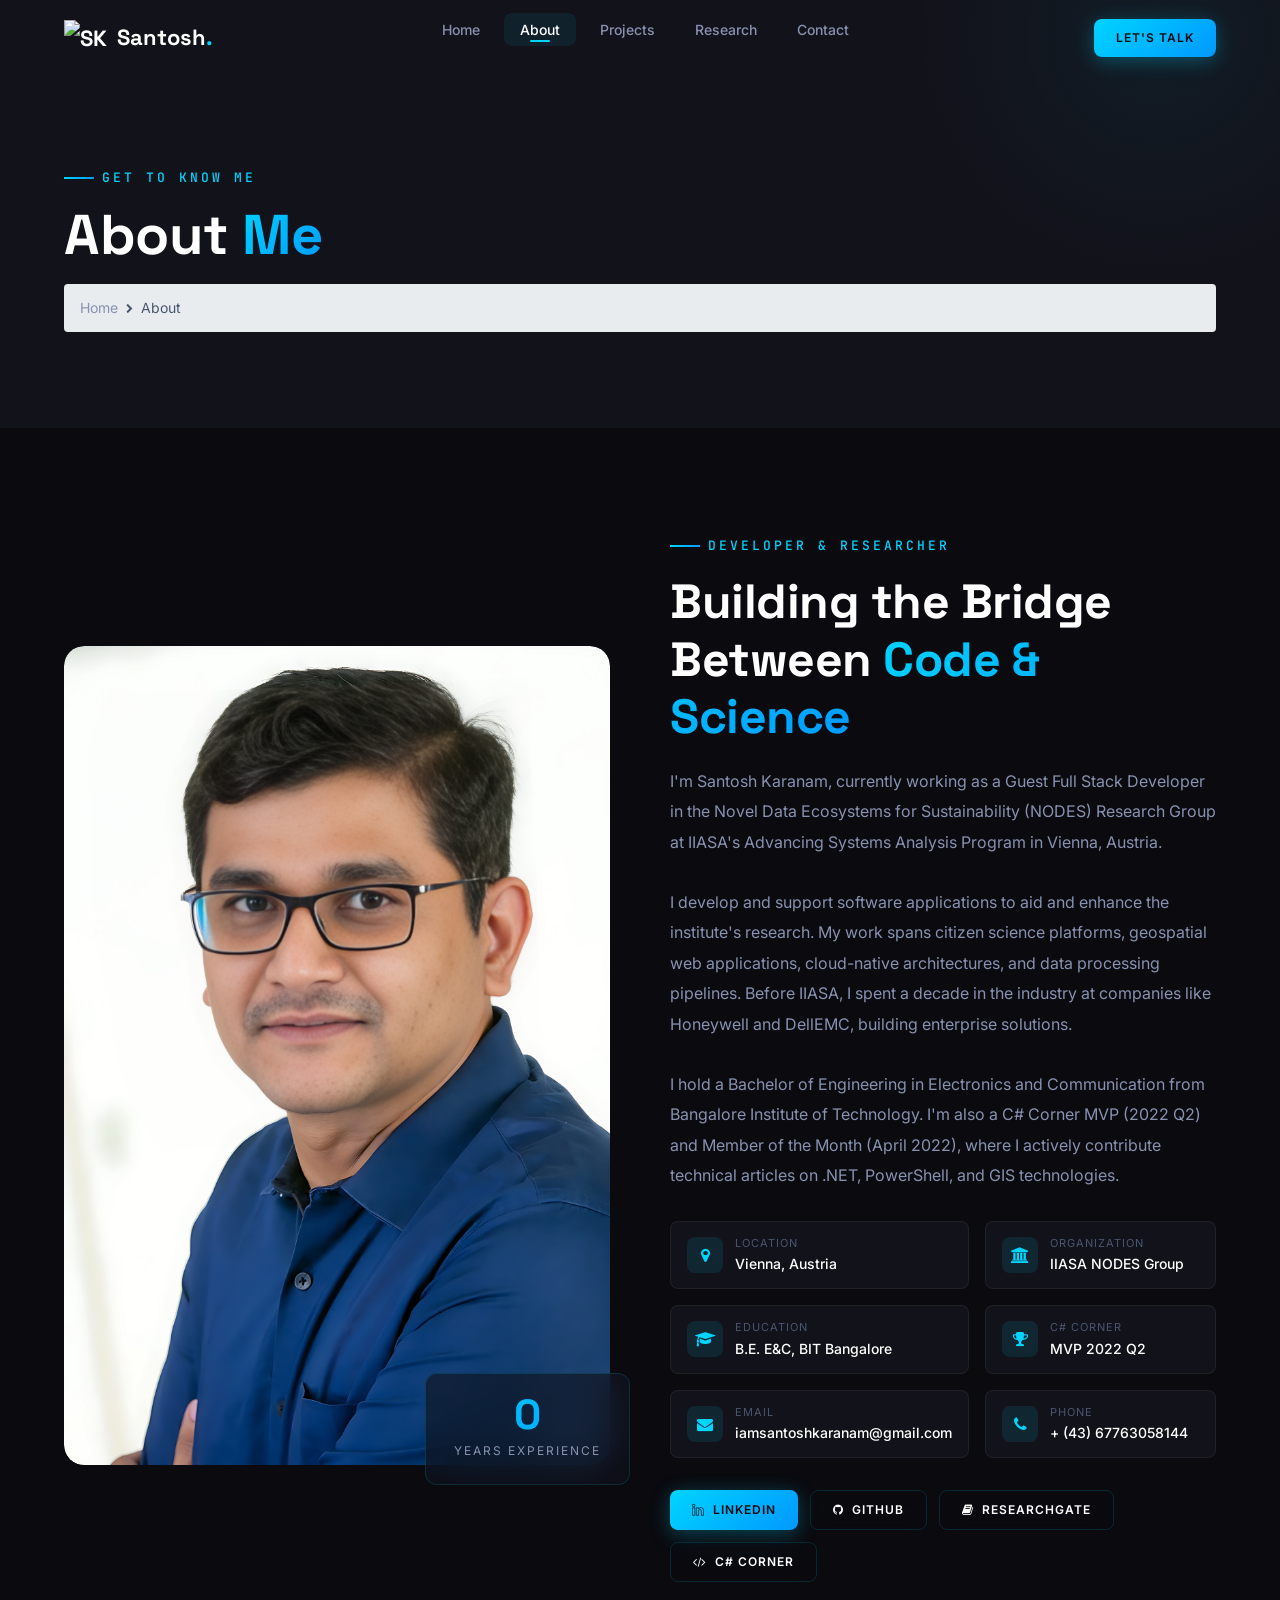
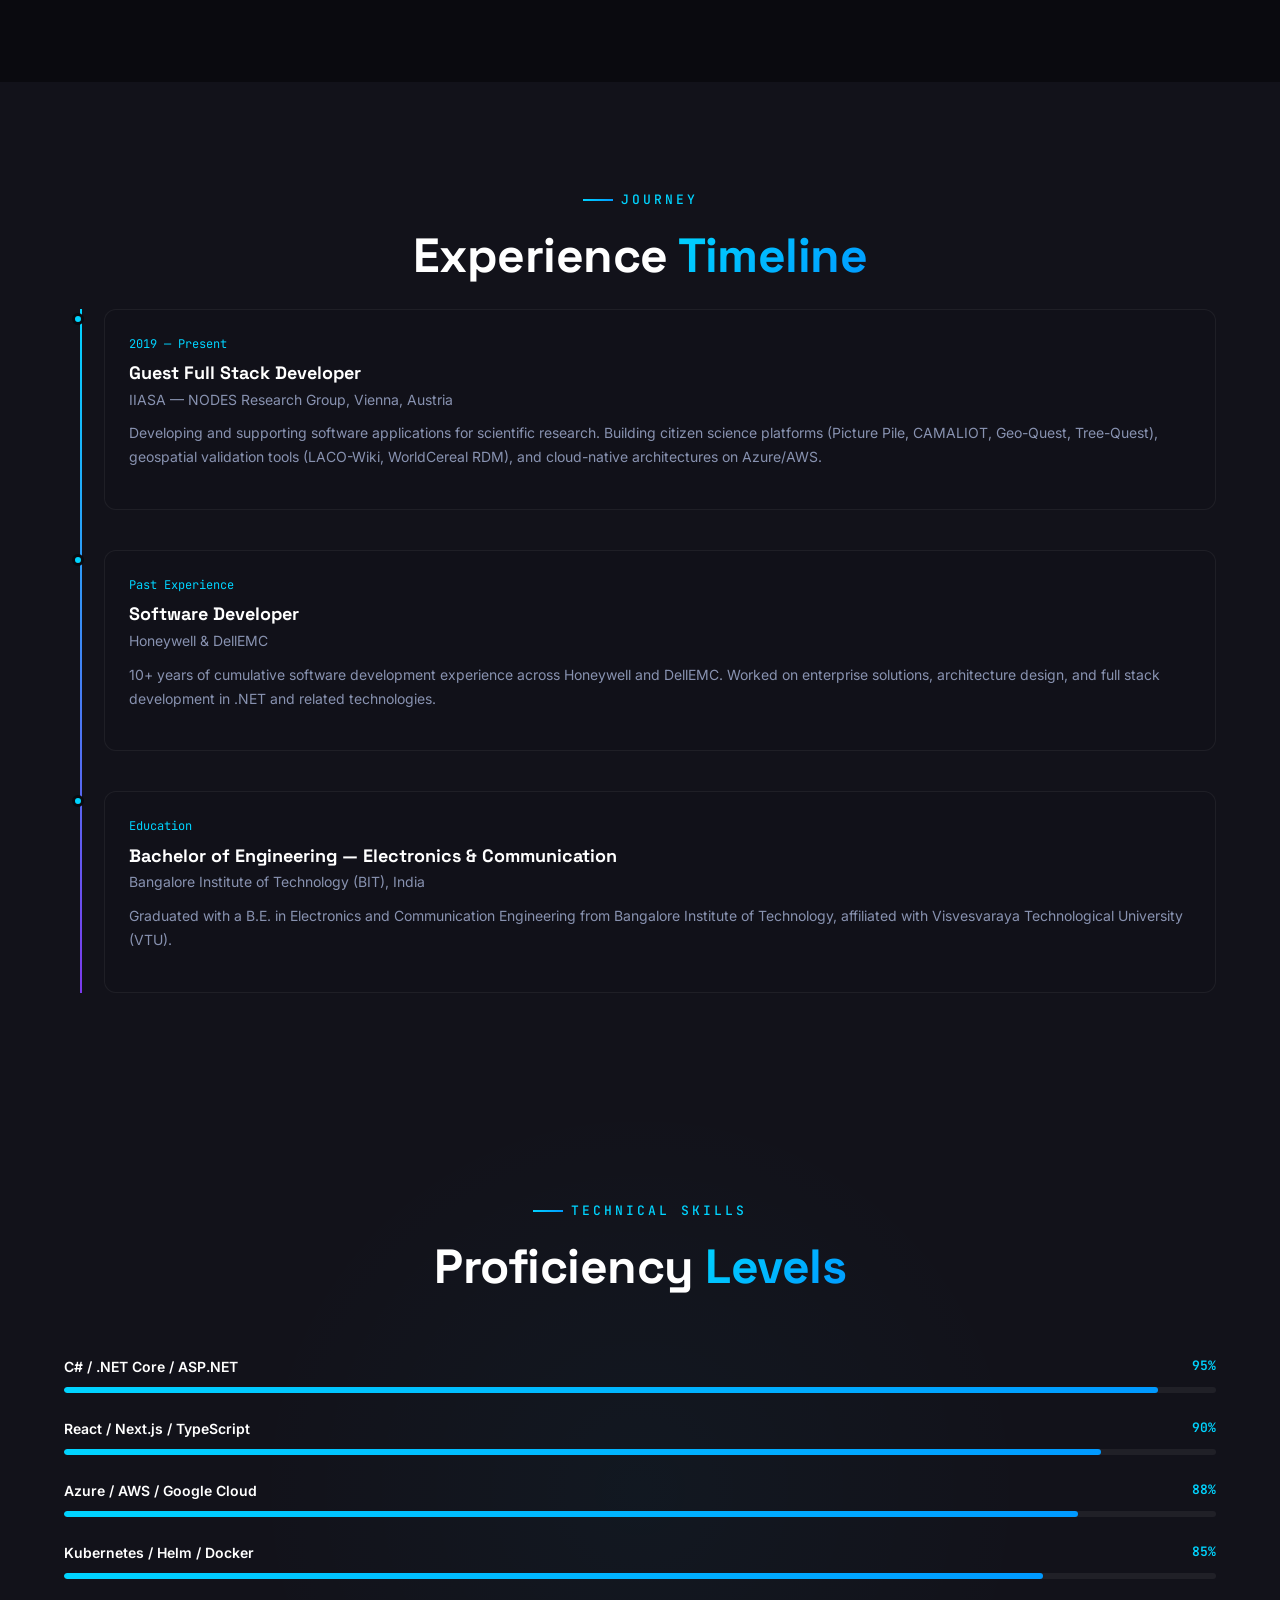
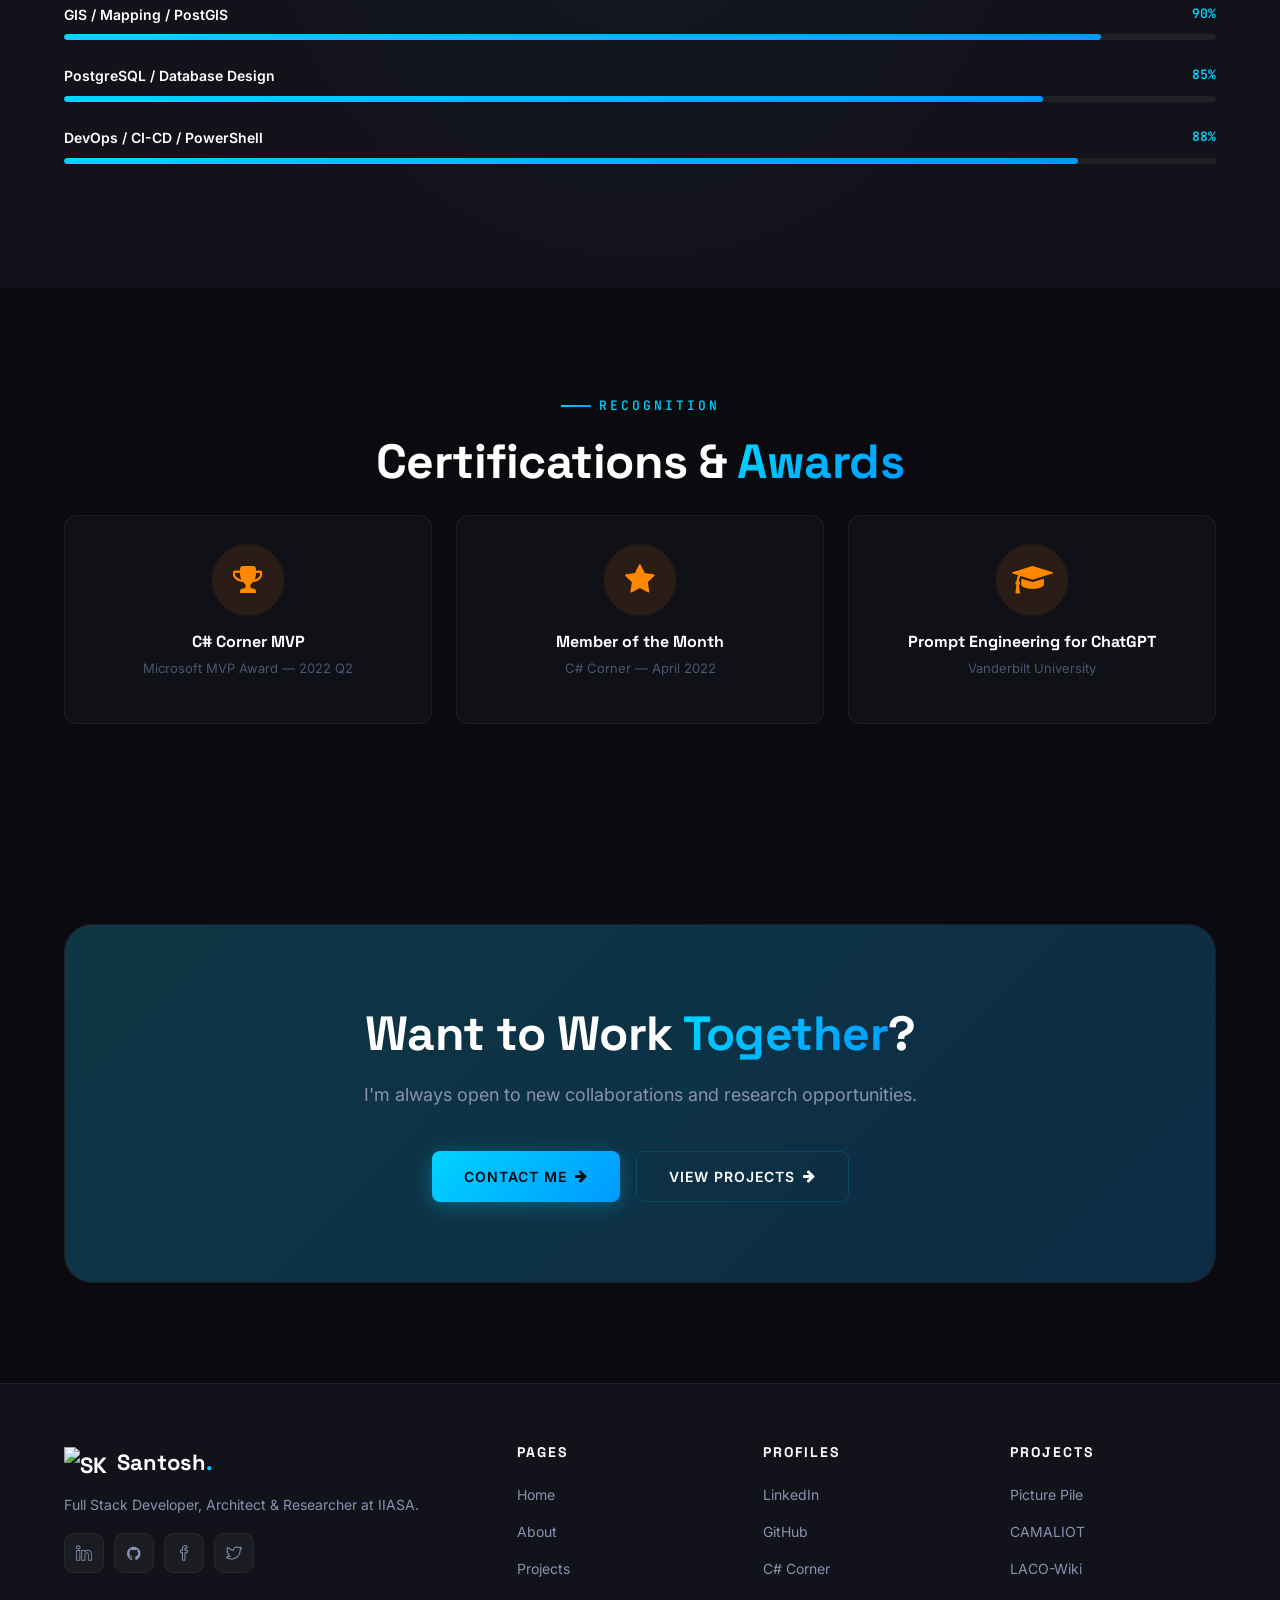
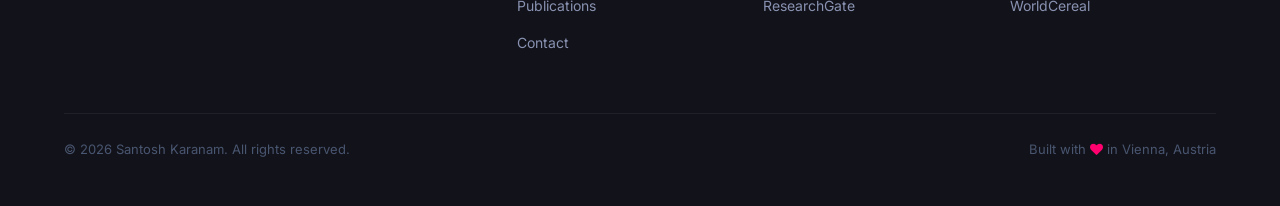
==== commit d2bcb19e: "updae js like and images" ====
--- a/about.html
+++ b/about.html
@@ -223,7 +223,7 @@
   </footer>
 
   <a href="#" class="back-to-top"><i class="fa fa-chevron-up"></i></a>
-  <script src="assets/js/jquery.min.js"></script>
+  <script src="assets/js/jquery-min.js"></script>
   <script src="assets/js/main.js"></script>
 </body>
 </html>
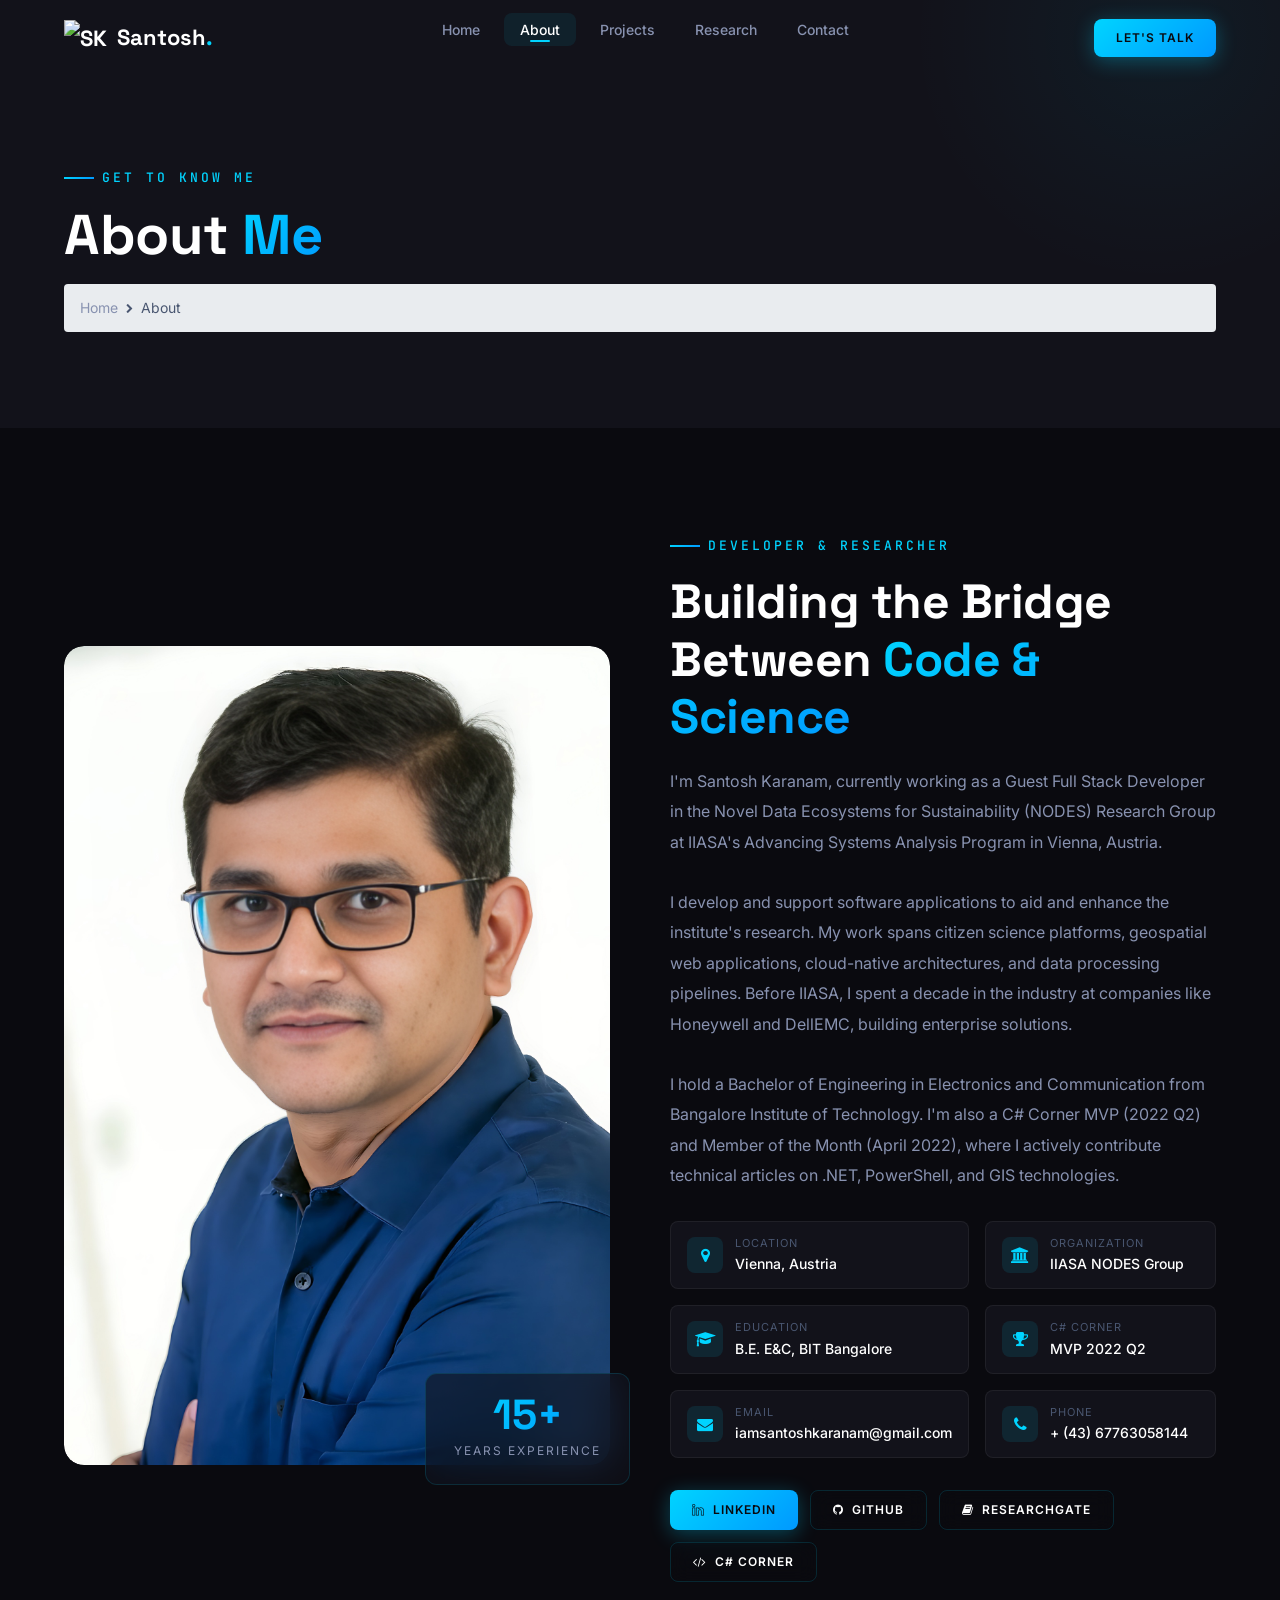
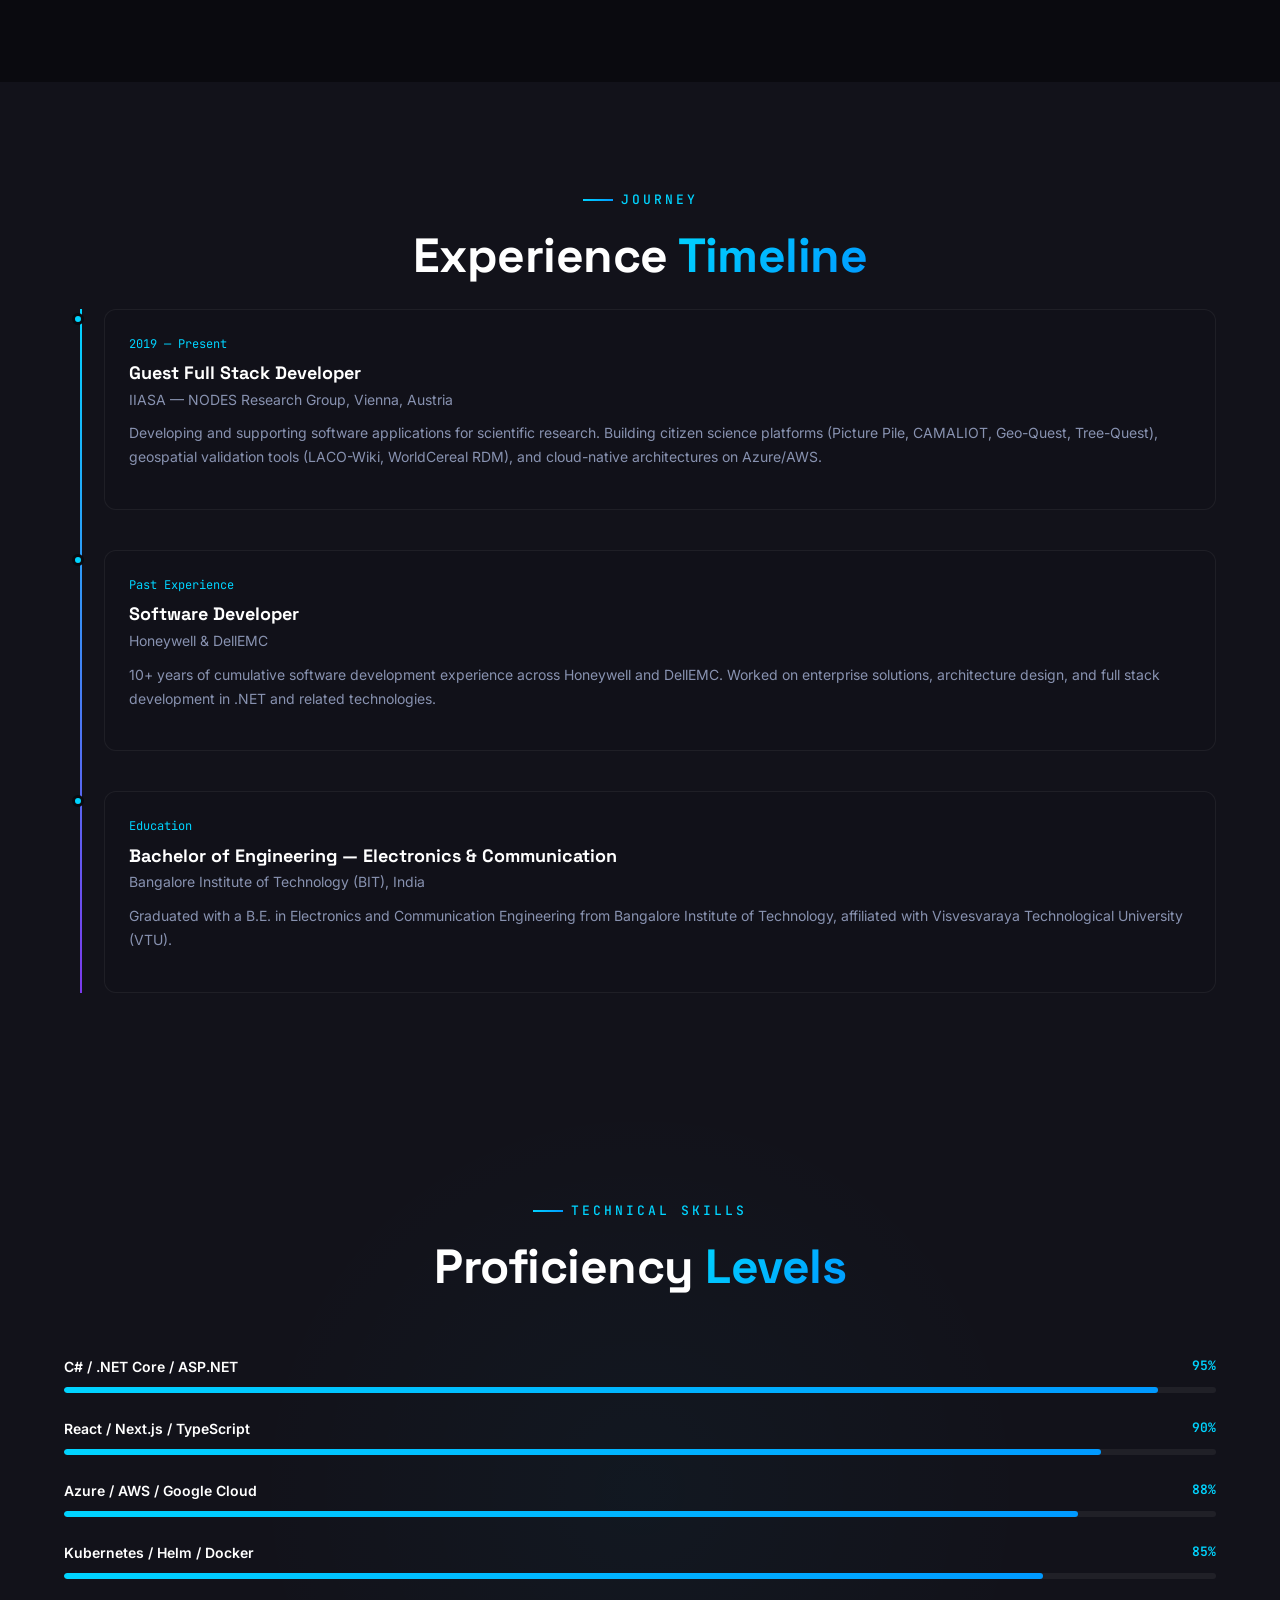
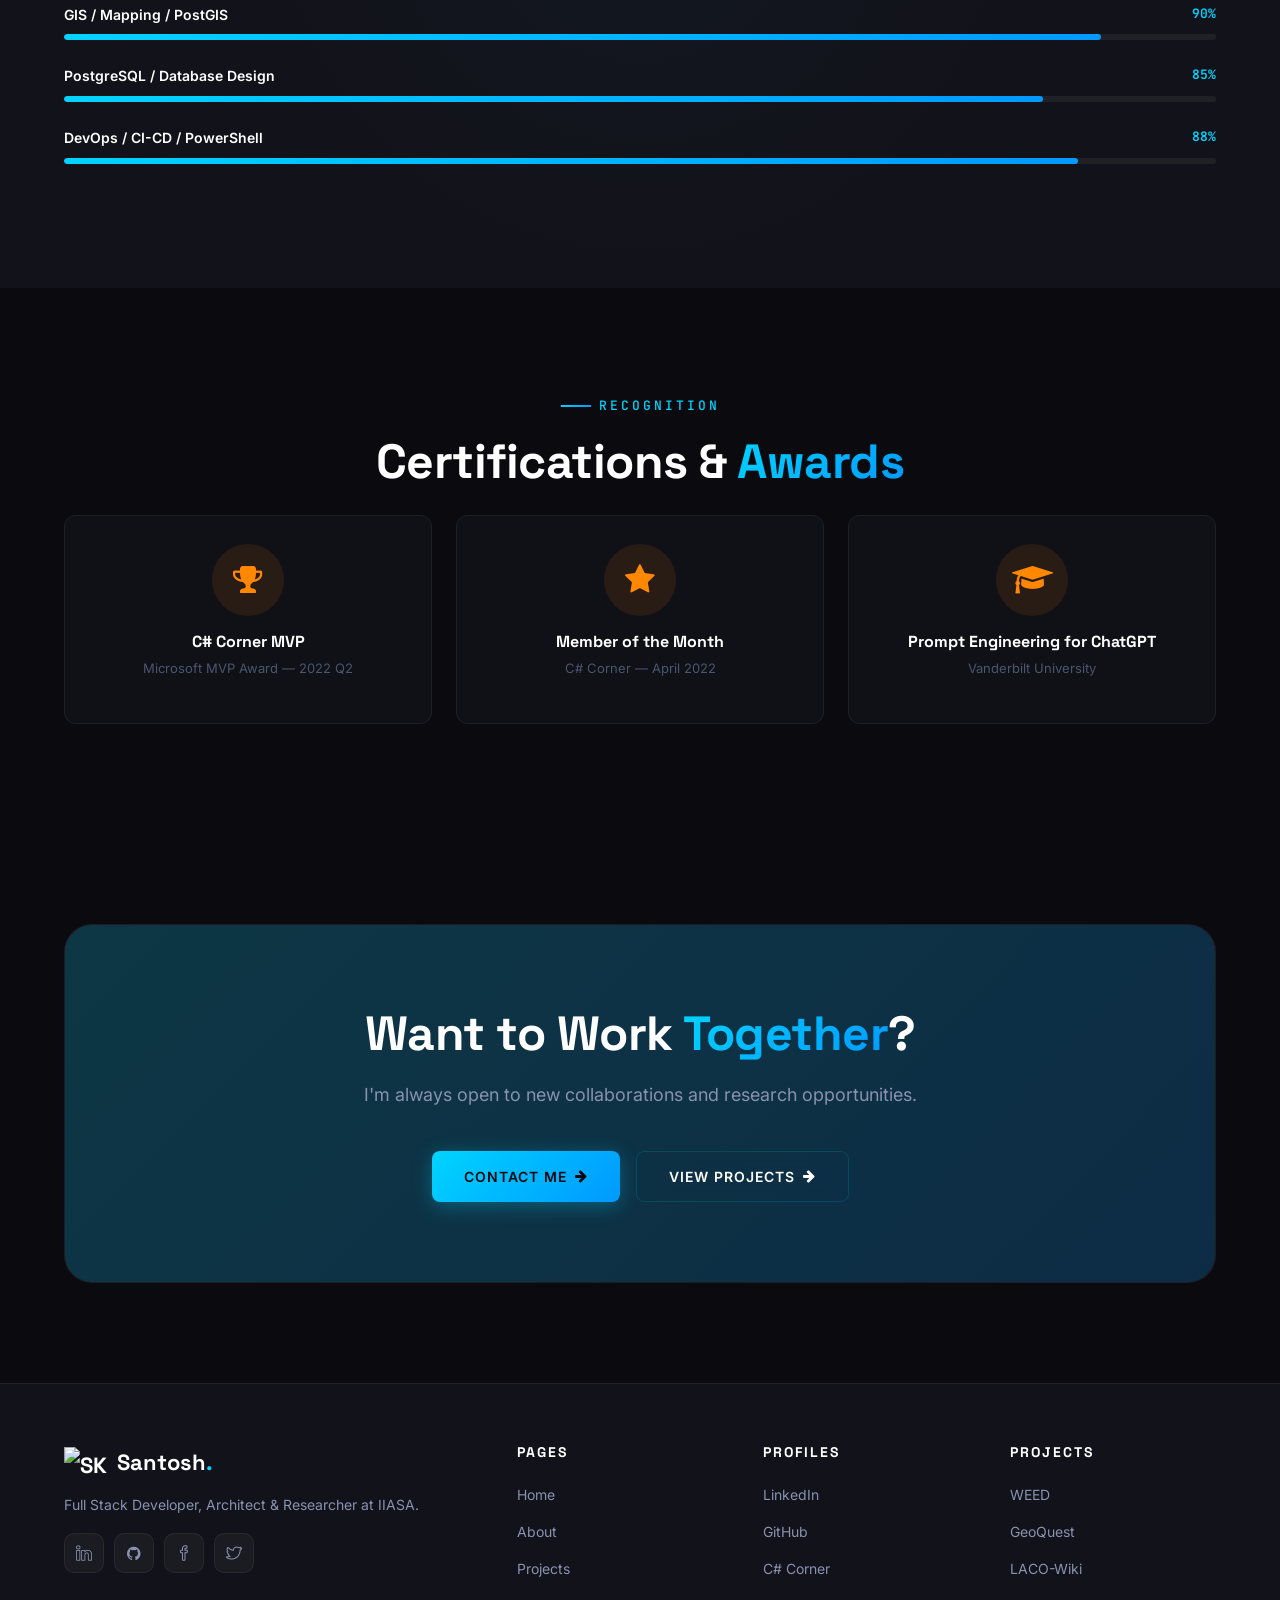
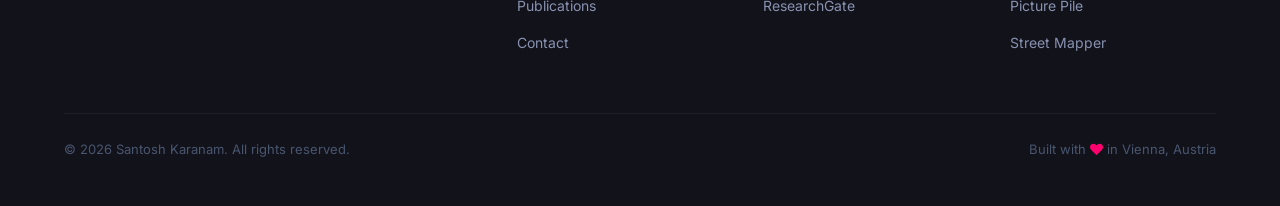
==== commit 295535c2: "updae js like and images" ====
--- a/about.html
+++ b/about.html
@@ -50,7 +50,7 @@
         <div class="about-image-container reveal-left">
           <div class="about-image card-shine"><img src="assets/img/about/about-1.jpg" alt="Santosh Karanam"></div>
           <div class="about-experience-badge">
-            <span class="number" data-count="10">0</span>
+            <span class="number" data-count="10">15+</span>
             <span class="text">Years Experience</span>
           </div>
         </div>
@@ -216,7 +216,7 @@
         </div>
         <div><h4 class="footer-heading">Pages</h4><ul class="footer-links"><li><a href="index.html">Home</a></li><li><a href="about.html">About</a></li><li><a href="projects.html">Projects</a></li><li><a href="publications.html">Publications</a></li><li><a href="contact.html">Contact</a></li></ul></div>
         <div><h4 class="footer-heading">Profiles</h4><ul class="footer-links"><li><a href="https://www.linkedin.com/in/santoshkaranam" target="_blank">LinkedIn</a></li><li><a href="https://github.com/santoshkaranam" target="_blank">GitHub</a></li><li><a href="https://www.c-sharpcorner.com/members/santosh-karanam" target="_blank">C# Corner</a></li><li><a href="https://www.researchgate.net/profile/Santosh-Karanam" target="_blank">ResearchGate</a></li></ul></div>
-        <div><h4 class="footer-heading">Projects</h4><ul class="footer-links"><li><a href="https://pppui.cloud.geo-wiki.org/" target="_blank">Picture Pile</a></li><li><a href="https://www.camaliot.org/" target="_blank">CAMALIOT</a></li><li><a href="https://laco-wiki.net" target="_blank">LACO-Wiki</a></li><li><a href="https://worldcereal-rdm.geo-wiki.org/" target="_blank">WorldCereal</a></li></ul></div>
+        <div><h4 class="footer-heading">Projects</h4><ul class="footer-links"><li><a href="https://weed-rdm.iiasa.ac.at/" target="_blank">WEED</a></li><li><a href="https://geoquest.iiasa.ac.at/" target="_blank">GeoQuest</a></li><li><a href="https://laco-wiki.net" target="_blank">LACO-Wiki</a></li><li><a href="https://pppui.cloud.geo-wiki.org/" target="_blank">Picture Pile</a></li><li><a href="https://geo-streetmapper.iiasa.ac.at/" target="_blank">Street Mapper</a></li></ul></div>
       </div>
       <div class="footer-bottom"><p>&copy; 2026 Santosh Karanam. All rights reserved.</p><p>Built with <i class="fa fa-heart" style="color:var(--accent-pink);"></i> in Vienna, Austria</p></div>
     </div>
